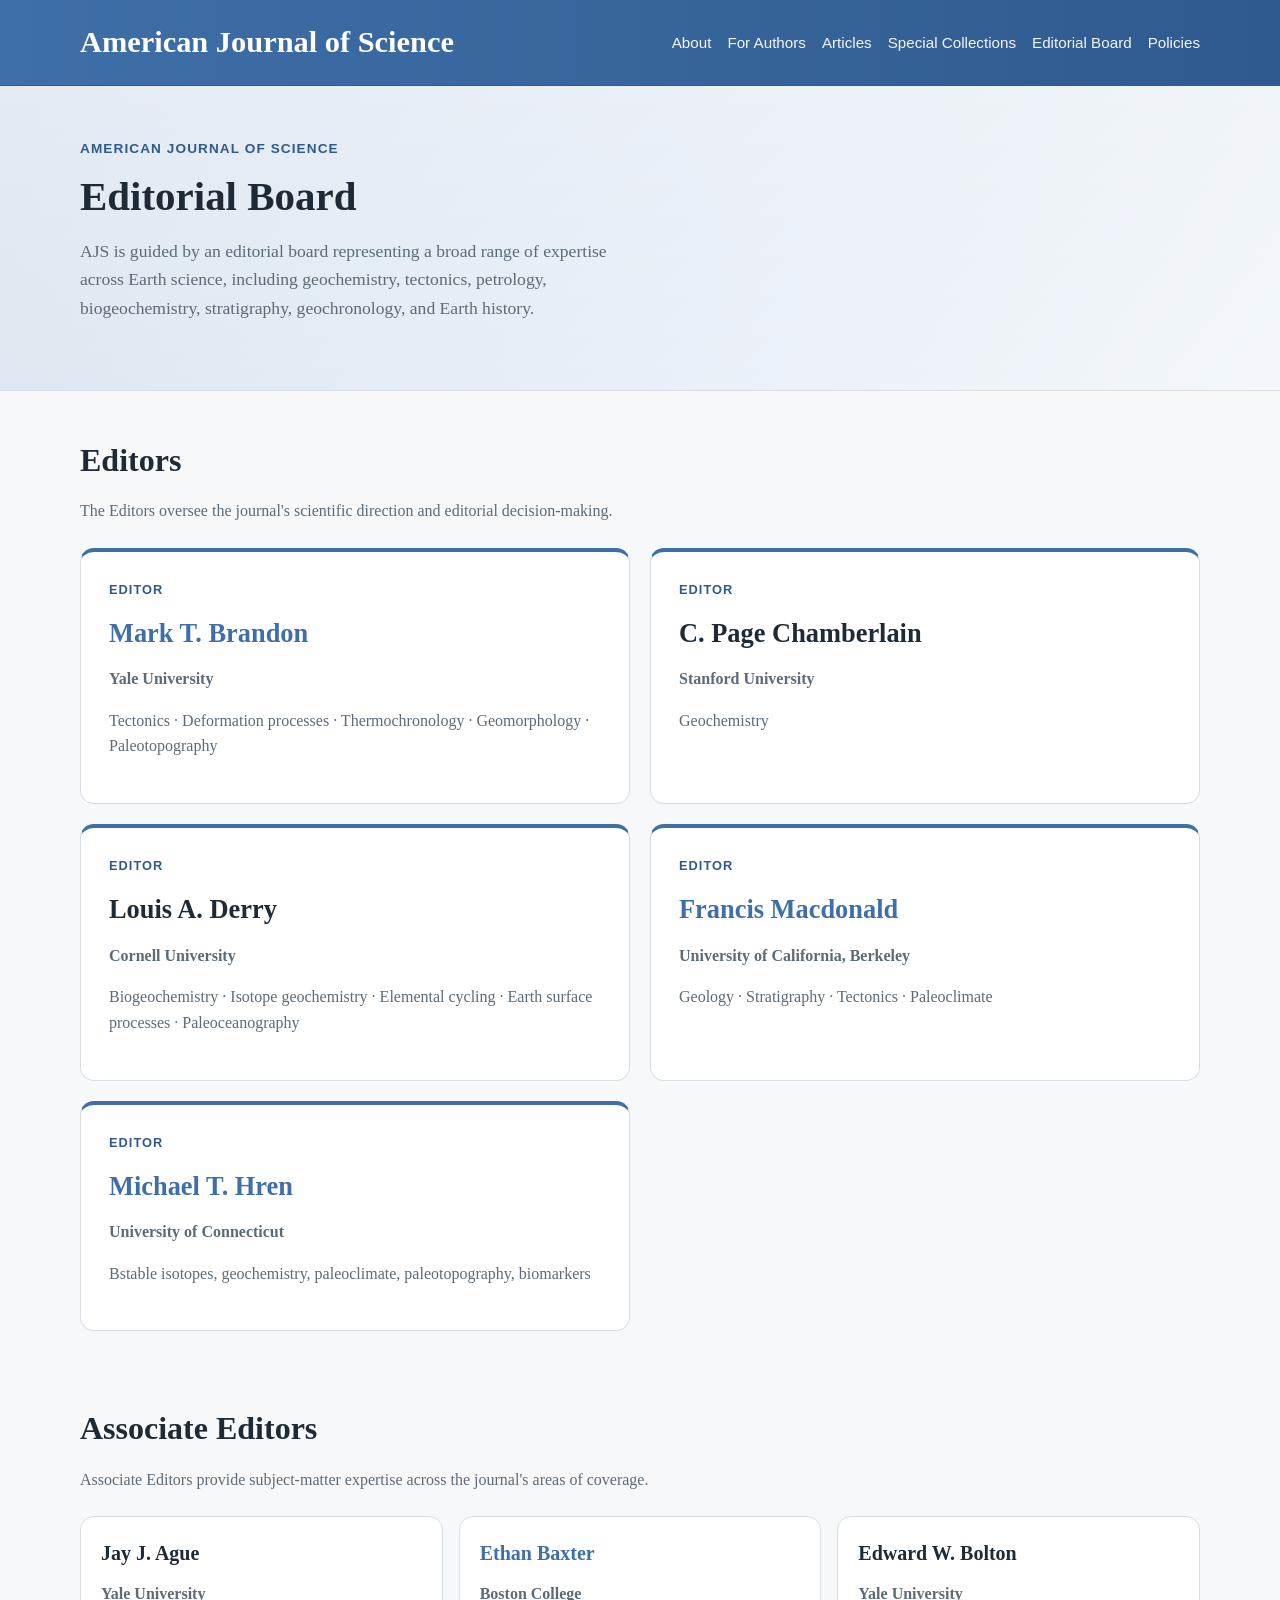
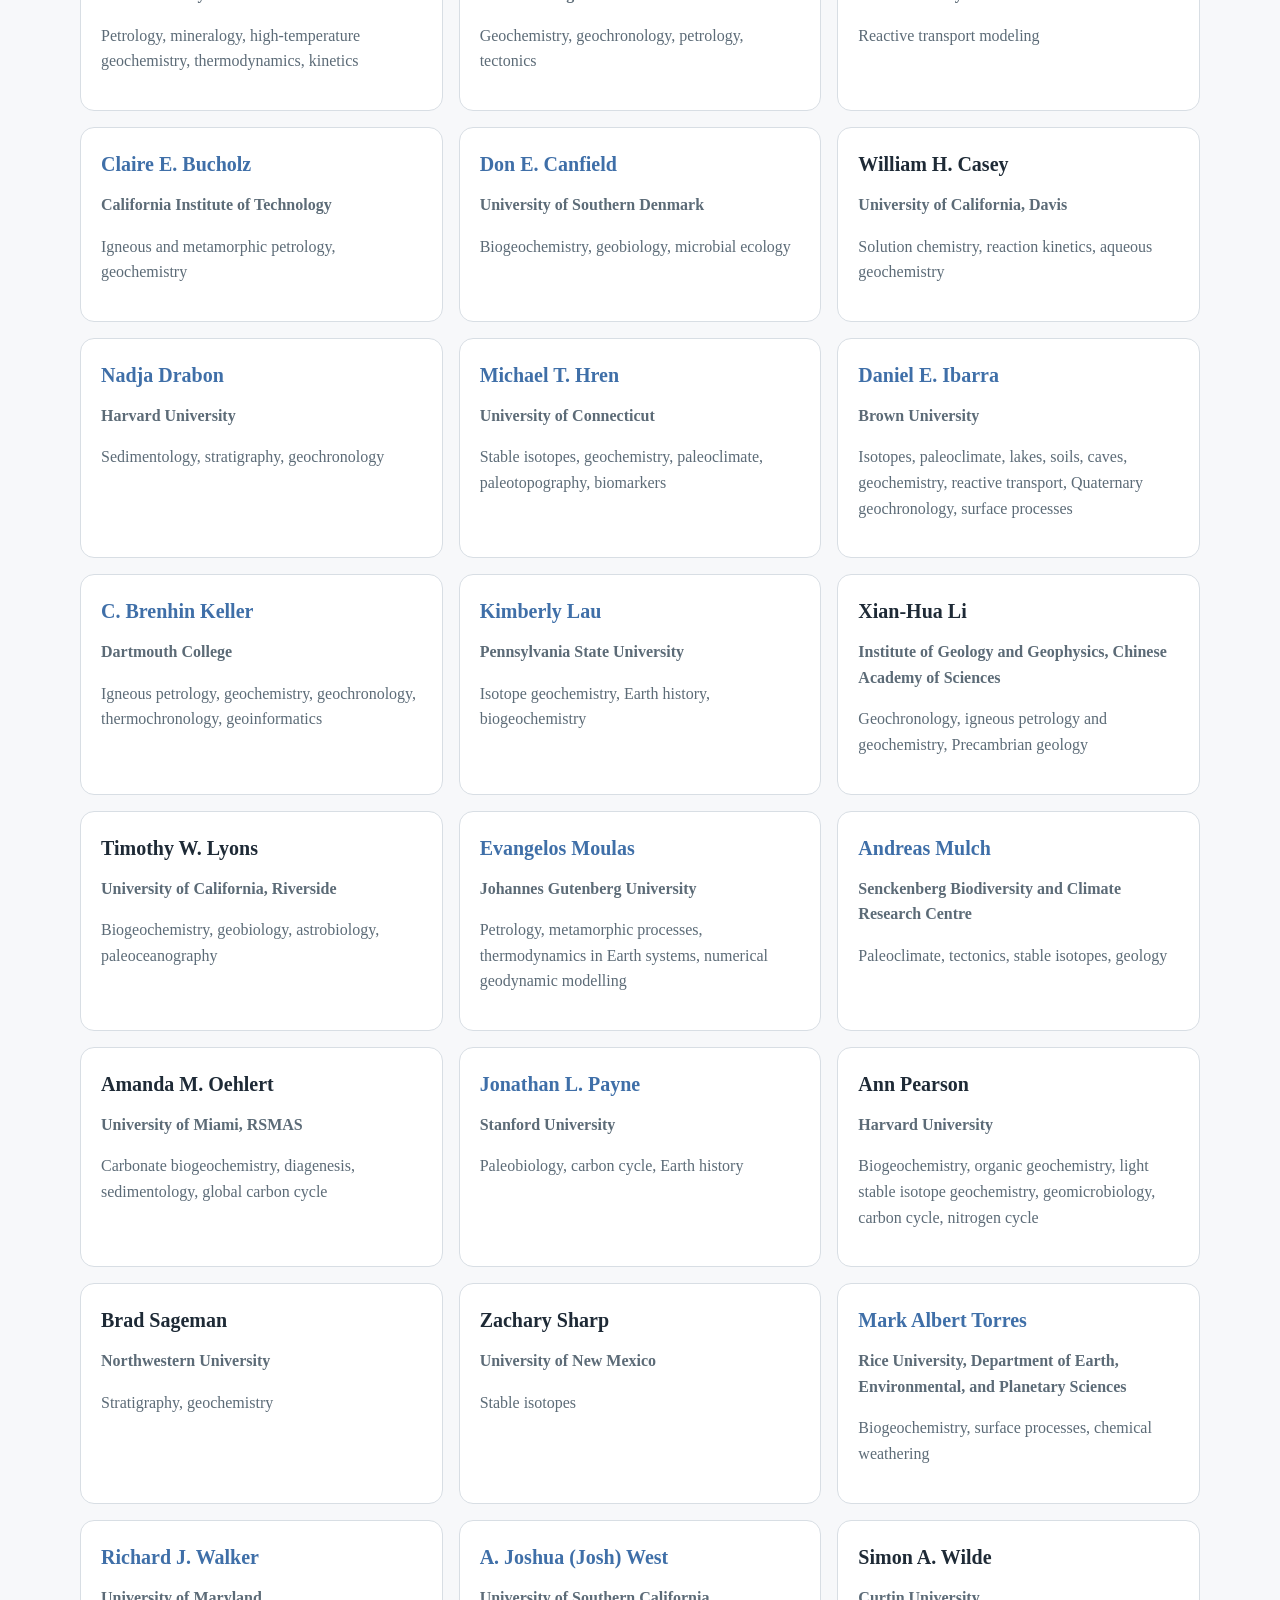
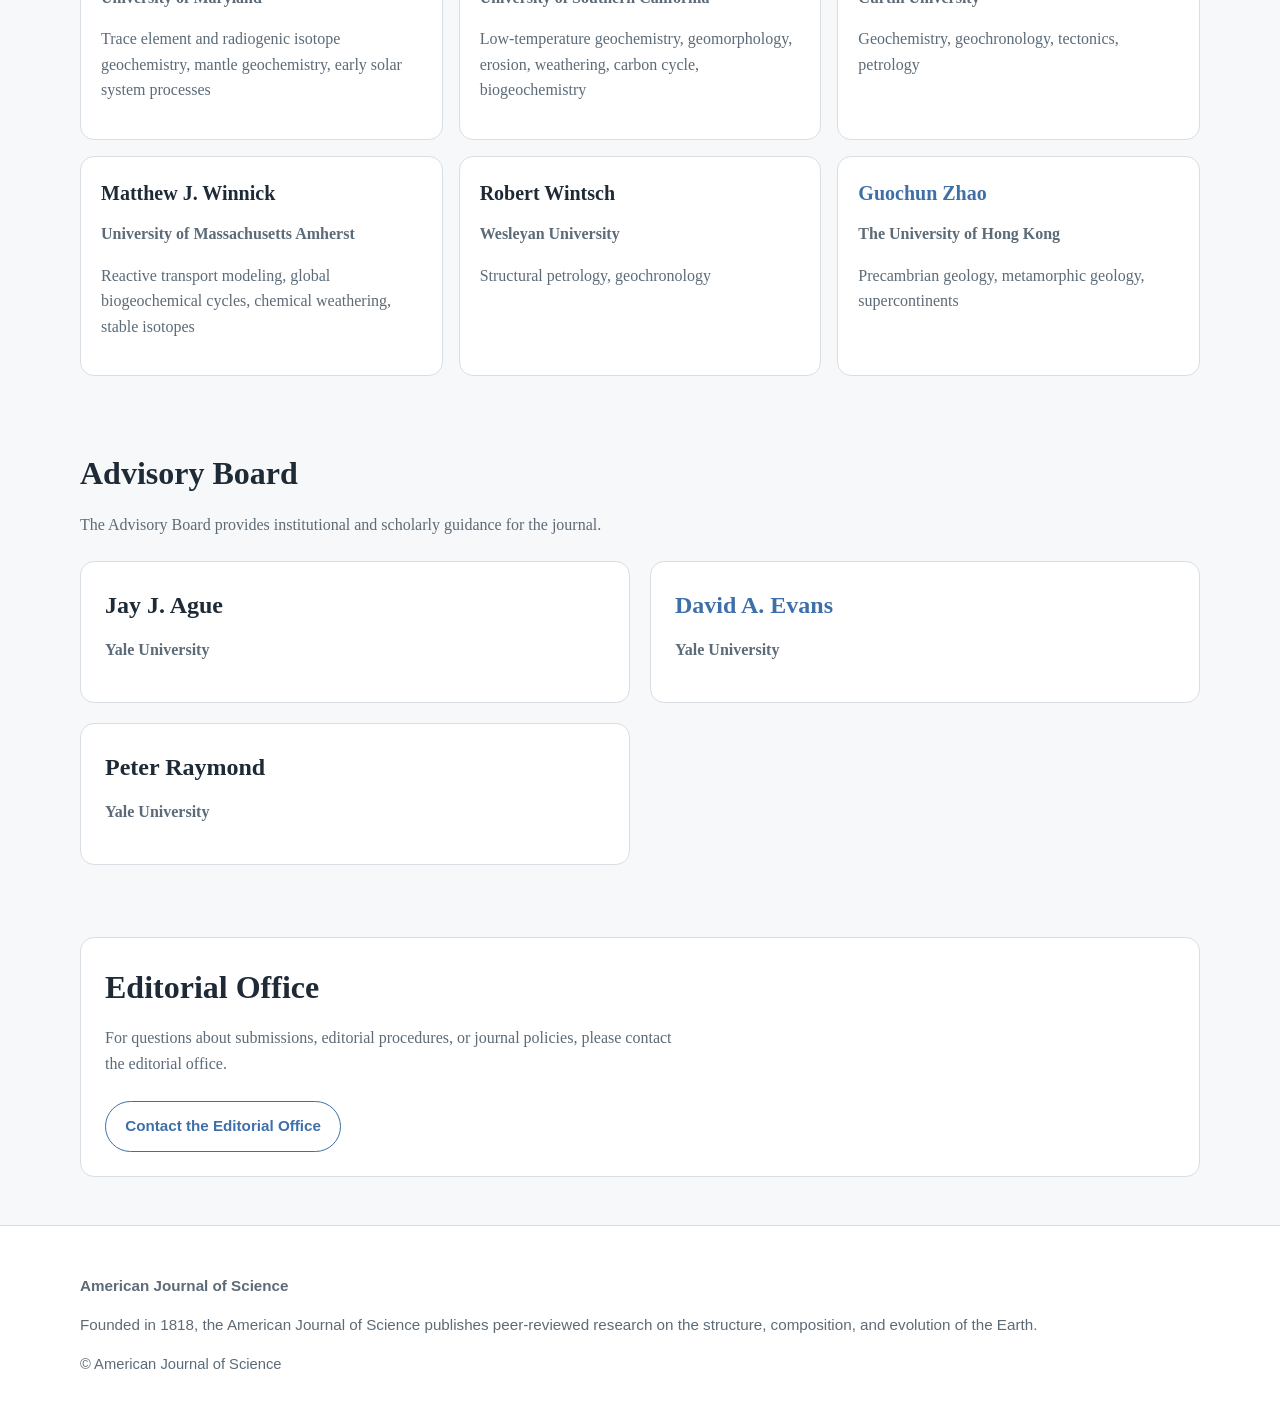
==== editorial-board/index.html @ cb11cac4 "Initial website upload Initial website upload for American Journal of Science" ====
<!DOCTYPE html>
<html lang="en">
<head>
  <meta charset="UTF-8" />
  <meta name="viewport" content="width=device-width, initial-scale=1.0" />
  <title>Editorial Board | American Journal of Science</title>
  <meta
    name="description"
    content="Editorial Board of the American Journal of Science, including Editors, Associate Editors, and Advisory Board members."
  />
  <link rel="stylesheet" href="../styles.css">
  <style>
    /* Page-specific refinements for the Editorial Board page */
    .editorial-editors-grid {
      grid-template-columns: repeat(2, 1fr);
    }

    .editorial-editors-grid .card {
      border-top: 4px solid var(--accent);
      padding: 1.75rem;
    }

    .editorial-editors-grid .card h3 {
      font-size: 1.65rem;
    }

    .editorial-associate-grid {
      grid-template-columns: repeat(3, 1fr);
      gap: 1rem;
    }

    .editorial-associate-grid .card {
      padding: 1.25rem;
    }

    .editorial-associate-grid .card h3 {
      font-size: 1.25rem;
    }

    .expertise {
      font-size: 0.96rem;
      color: var(--muted);
    }

    @media (max-width: 1000px) {
      .editorial-associate-grid {
        grid-template-columns: repeat(2, 1fr);
      }
    }

    @media (max-width: 700px) {
      .editorial-editors-grid,
      .editorial-associate-grid {
        grid-template-columns: 1fr;
      }
    }
  </style>
</head>
<body>
  <header>
    <div class="container header-inner">
      <p class="site-title"><a href="/" style="color: inherit; text-decoration: none;">American Journal of Science</a></p>
      <nav aria-label="Primary">
        <ul>
          <li><a href="/about/">About</a></li>
          <li><a href="/for-authors/">For Authors</a></li>
	  <li class="nav-dropdown">
	    <a href="https://ajsonline.org/articles">Articles</a>
	    <ul class="dropdown-menu">
              <li><a href="https://ajsonline.org/articles">Latest Articles</a></li>
              <li><a href="https://ajsonline.org/issues">Issues</a></li>
              <li><a href="https://ajsonline.org/search">Search Articles</a></li>
	    </ul>
	  </li>
          <li><a href="/special-collections/">Special Collections</a></li>
          <li><a href="/editorial-board/">Editorial Board</a></li>
	  <li><a href="/policies/">Policies</a></li>
        </ul>
      </nav>
    </div>
  </header>

  <section class="hero">
    <div class="container">
      <div class="eyebrow">American Journal of Science</div>
      <h1>Editorial Board</h1>
      <p>
        AJS is guided by an editorial board representing a broad range of expertise
        across Earth science, including geochemistry, tectonics, petrology,
        biogeochemistry, stratigraphy, geochronology, and Earth history.
      </p>
    </div>
  </section>

  <main>
    <section>
      <div class="container">
        <h2 class="section-heading">Editors</h2>
        <p class="section-intro">
          The Editors oversee the journal's scientific direction and editorial decision-making.
        </p>

        <div class="cards editorial-editors-grid">
          <article class="card">
            <div class="card-label">Editor</div>
            <h3><a href="https://campuspress.yale.edu/markbrandon/">Mark T. Brandon</a></h3>
            <p><strong>Yale University</strong></p>
            <p class="expertise">Tectonics · Deformation processes · Thermochronology · Geomorphology · Paleotopography</p>
          </article>

          <article class="card">
            <div class="card-label">Editor</div>
            <h3>C. Page Chamberlain</h3>
            <p><strong>Stanford University</strong></p>
            <p class="expertise">Geochemistry</p>
          </article>

          <article class="card">
            <div class="card-label">Editor</div>
            <h3>Louis A. Derry</h3>
            <p><strong>Cornell University</strong></p>
            <p class="expertise">Biogeochemistry · Isotope geochemistry · Elemental cycling · Earth surface processes · Paleoceanography</p>
          </article>

          <article class="card">
            <div class="card-label">Editor</div>
            <h3><a href="https://eps.berkeley.edu/people/francis-macdonald-0">Francis Macdonald</a></h3>
            <p><strong>University of California, Berkeley</strong></p>
            <p class="expertise">Geology · Stratigraphy · Tectonics · Paleoclimate</p>
          </article>
<!--
          <article class="card">
            <div class="card-label">Editor</div>
            <h3>Ann Pearson</h3>
            <p><strong>Harvard University</strong></p>
            <p class="expertise">Biogeochemistry · Organic geochemistry · Light stable isotope geochemistry · Geomicrobiology · Carbon cycle · Nitrogen cycle</p>
          </article>
	  -->
	  <article class="card">
	    <div class="card-label">Editor</div>
	    <h3><a href="https://paleoclimate.geosciences.uconn.edu/">Michael T. Hren</a></h3>
	    <p><strong>University of Connecticut</strong></p>
		<p class="expertise">Bstable isotopes, geochemistry, paleoclimate, paleotopography, biomarkers</p>
          </article>
        </div>
      </div>
    </section>

    <section>
      <div class="container">
        <h2 class="section-heading">Associate Editors</h2>
        <p class="section-intro">
          Associate Editors provide subject-matter expertise across the journal's areas of coverage.
        </p>

        <div class="cards editorial-associate-grid">
          <article class="card">
            <h3>Jay J. Ague</h3>
            <p><strong>Yale University</strong></p>
            <p>Petrology, mineralogy, high-temperature geochemistry, thermodynamics, kinetics</p>
          </article>

          <article class="card">
            <h3><a href="https://sites.google.com/bc.edu/ethan-baxter">Ethan Baxter</a></h3>
            <p><strong>Boston College</strong></p>
            <p>Geochemistry, geochronology, petrology, tectonics</p>
          </article>

          <article class="card">
            <h3>Edward W. Bolton</h3>
            <p><strong>Yale University</strong></p>
            <p>Reactive transport modeling</p>
          </article>

          <article class="card">
            <h3><a href="https://www.gps.caltech.edu/people/claire-e-bucholz">Claire E. Bucholz</a></h3>
            <p><strong>California Institute of Technology</strong></p>
            <p>Igneous and metamorphic petrology, geochemistry</p>
          </article>

          <article class="card">
            <h3><a href="https://portal.findresearcher.sdu.dk/en/persons/donald-e-canfield">Don E. Canfield</a></h3>
            <p><strong>University of Southern Denmark</strong></p>
            <p>Biogeochemistry, geobiology, microbial ecology</p>
          </article>

          <article class="card">
            <h3>William H. Casey</h3>
            <p><strong>University of California, Davis</strong></p>
            <p>Solution chemistry, reaction kinetics, aqueous geochemistry</p>
          </article>

          <article class="card">
            <h3><a href="https://drabon.eps.harvard.edu/">Nadja Drabon</a></h3>
            <p><strong>Harvard University</strong></p>
            <p>Sedimentology, stratigraphy, geochronology</p>
          </article>

          <article class="card">
            <h3><a href="https://paleoclimate.geosciences.uconn.edu">Michael T. Hren</a></h3>
            <p><strong>University of Connecticut</strong></p>
            <p>Stable isotopes, geochemistry, paleoclimate, paleotopography, biomarkers</p>
          </article>

          <article class="card">
            <h3><a href="https://sites.brown.edu/ibarra-lab/">Daniel E. Ibarra</a></h3>
            <p><strong>Brown University</strong></p>
            <p>Isotopes, paleoclimate, lakes, soils, caves, geochemistry, reactive transport, Quaternary geochronology, surface processes</p>
          </article>

          <article class="card">
            <h3><a href="http://brenh.in">C. Brenhin Keller</a></h3>
            <p><strong>Dartmouth College</strong></p>
            <p>Igneous petrology, geochemistry, geochronology, thermochronology, geoinformatics</p>
          </article>

          <article class="card">
            <h3><a href="https://kimberlylau.com">Kimberly Lau</a></h3>
            <p><strong>Pennsylvania State University</strong></p>
            <p>Isotope geochemistry, Earth history, biogeochemistry</p>
          </article>

          <article class="card">
            <h3>Xian-Hua Li</h3>
            <p><strong>Institute of Geology and Geophysics, Chinese Academy of Sciences</strong></p>
            <p>Geochronology, igneous petrology and geochemistry, Precambrian geology</p>
          </article>

          <article class="card">
            <h3>Timothy W. Lyons</h3>
            <p><strong>University of California, Riverside</strong></p>
            <p>Biogeochemistry, geobiology, astrobiology, paleoceanography</p>
          </article>

          <article class="card">
            <h3><a href="https://metamorphism.de">Evangelos Moulas</a></h3>
            <p><strong>Johannes Gutenberg University</strong></p>
            <p>Petrology, metamorphic processes, thermodynamics in Earth systems, numerical geodynamic modelling</p>
          </article>

          <article class="card">
            <h3><a href="https://www.senckenberg.de/en/institutes/sbik-f/ag-paleoclimate-and-paleoenvironment-dynamics/team-paleoclimate-and-paleoenvironmental-dynamics/">Andreas Mulch</a></h3>
            <p><strong>Senckenberg Biodiversity and Climate Research Centre</strong></p>
            <p>Paleoclimate, tectonics, stable isotopes, geology</p>
          </article>

          <article class="card">
            <h3>Amanda M. Oehlert</h3>
            <p><strong>University of Miami, RSMAS</strong></p>
            <p>Carbonate biogeochemistry, diagenesis, sedimentology, global carbon cycle</p>
          </article>

          <article class="card">
            <h3><a href="https://paleobiology.stanford.edu">Jonathan L. Payne</a></h3>
            <p><strong>Stanford University</strong></p>
            <p>Paleobiology, carbon cycle, Earth history</p>
          </article>
<article class="card">
            <h3>Ann Pearson</h3>
            <p><strong>Harvard University</strong></p>
            <p>Biogeochemistry, organic geochemistry, light stable isotope geochemistry, geomicrobiology, carbon cycle, nitrogen cycle</p>
          </article>
          <article class="card">
            <h3>Brad Sageman</h3>
            <p><strong>Northwestern University</strong></p>
            <p>Stratigraphy, geochemistry</p>
          </article>

          <article class="card">
            <h3>Zachary Sharp</h3>
            <p><strong>University of New Mexico</strong></p>
            <p>Stable isotopes</p>
          </article>

          <article class="card">
            <h3><a href="https://torres-lab.github.io">Mark Albert Torres</a></h3>
            <p><strong>Rice University, Department of Earth, Environmental, and Planetary Sciences</strong></p>
            <p>Biogeochemistry, surface processes, chemical weathering</p>
          </article>

          <article class="card">
            <h3><a href="https://www.geol.umd.edu/home/richard-walker/research/">Richard J. Walker</a></h3>
            <p><strong>University of Maryland</strong></p>
            <p>Trace element and radiogenic isotope geochemistry, mantle geochemistry, early solar system processes</p>
          </article>

          <article class="card">
            <h3><a href="https://drjoshwest.weebly.com">A. Joshua (Josh) West</a></h3>
            <p><strong>University of Southern California</strong></p>
            <p>Low-temperature geochemistry, geomorphology, erosion, weathering, carbon cycle, biogeochemistry</p>
          </article>

          <article class="card">
            <h3>Simon A. Wilde</h3>
            <p><strong>Curtin University</strong></p>
            <p>Geochemistry, geochronology, tectonics, petrology</p>
          </article>

          <article class="card">
            <h3>Matthew J. Winnick</h3>
            <p><strong>University of Massachusetts Amherst</strong></p>
            <p>Reactive transport modeling, global biogeochemical cycles, chemical weathering, stable isotopes</p>
          </article>

          <article class="card">
            <h3>Robert Wintsch</h3>
            <p><strong>Wesleyan University</strong></p>
            <p>Structural petrology, geochronology</p>
          </article>

          <article class="card">
            <h3><a href="http://scholar.google.com/citations?user=5gfMg_0AAAAJ&hl=en">Guochun Zhao</a></h3>
            <p><strong>The University of Hong Kong</strong></p>
            <p>Precambrian geology, metamorphic geology, supercontinents</p>
          </article>
        </div>
      </div>
    </section>

    <section>
      <div class="container">
        <h2 class="section-heading">Advisory Board</h2>
        <p class="section-intro">
          The Advisory Board provides institutional and scholarly guidance for the journal.
        </p>

        <div class="cards">
          <article class="card">
            <h3>Jay J. Ague</h3>
            <p><strong>Yale University</strong></p>
          </article>

          <article class="card">
            <h3><a href="https://people.earth.yale.edu/profile/david-evans/about">David A. Evans</a></h3>
            <p><strong>Yale University</strong></p>
          </article>

          <article class="card">
            <h3>Peter Raymond</h3>
            <p><strong>Yale University</strong></p>
          </article>
        </div>
      </div>
    </section>

    <section>
      <div class="container">
        <div class="note-panel">
          <h2 class="section-heading">Editorial Office</h2>
          <p class="section-intro">
            For questions about submissions, editorial procedures, or journal policies, please contact the editorial office.
          </p>
          <div class="button-row">
            <a class="button secondary" href="mailto:ajs@yale.edu">Contact the Editorial Office</a>
          </div>
        </div>
      </div>
    </section>
  </main>

<footer>
  <div class="container">
    <p><strong>American Journal of Science</strong></p>

    <p>
      Founded in 1818, the American Journal of Science publishes peer-reviewed research
      on the structure, composition, and evolution of the Earth.
    </p>

    <p class="small-note">
      © American Journal of Science
    </p>
  </div>
</footer>
  <button id="back-to-top" type="button">↑ Back to Top</button>
<script src="../script.js"></script>
</body>
</html>
---- styles.css ----
:root {
  --bg: #f7f8fa;
  --surface: #ffffff;
  --text: #1e2a36;
  --muted: #5c6b77;
  --border: #d8dee4;

  /* Yale-inspired palette */
  --yale-blue: #00356b;
  --accent: #3f6fa8;
  --accent-hover: #2f5a8f;
  --accent-light: #e7eff8;
  --accent-very-light: #f3f7fb;

  --max-width: 1120px;
  --radius: 14px;
}

* {
  box-sizing: border-box;
}

body {
  margin: 0;
  font-family: Georgia, "Times New Roman", serif;
  color: var(--text);
  background: var(--bg);
  line-height: 1.6;
}

a {
  color: var(--accent);
  text-decoration: none;
}

a:hover {
  text-decoration: underline;
}

.container {
  width: min(var(--max-width), calc(100% - 2rem));
  margin: 0 auto;
}

header {
  background: linear-gradient(90deg, var(--accent), var(--accent-hover));
  border-bottom: 1px solid var(--accent-hover);
}

.header-inner {
  display: flex;
  align-items: center;
  justify-content: space-between;
  gap: 1rem;
  padding: 1.15rem 0;
}

.site-title {
  font-size: 1.9rem;
  font-weight: 700;
  color: #ffffff;
  margin: 0;
}

.site-title a {
  color: #ffffff !important;
}

nav ul {
  list-style: none;
  display: flex;
  flex-wrap: wrap;
  gap: 1rem;
  padding: 0;
  margin: 0;
}

nav a {
  font-family: Arial, Helvetica, sans-serif;
  font-size: 0.95rem;
  color: #ffffff;
  opacity: 0.95;
}

nav a:hover {
  opacity: 1;
  text-decoration: underline;
}

.nav-dropdown {
  position: relative;
}

.dropdown-menu {
  display: none;
  position: absolute;
  top: 100%;
  right: 0;
  min-width: 220px;
  background: var(--surface);
  border: 1px solid var(--border);
  border-radius: var(--radius);
  box-shadow: 0 12px 30px rgba(30, 42, 54, 0.14);
  padding: 0.5rem;
  z-index: 1000;
}

.dropdown-menu li {
  width: 100%;
}

.dropdown-menu a {
  display: block;
  color: var(--text);
  opacity: 1;
  padding: 0.55rem 0.7rem;
  border-radius: 10px;
}

.dropdown-menu a:hover {
  background: var(--accent-very-light);
  text-decoration: none;
}

.nav-dropdown:hover .dropdown-menu,
.nav-dropdown:focus-within .dropdown-menu {
  display: block;
}

.hero {
  padding: 3.25rem 0 2.75rem;
  background:
    linear-gradient(135deg, rgba(63, 111, 168, 0.14), rgba(243, 247, 251, 0.98)),
    linear-gradient(to bottom, #ffffff, var(--accent-very-light));
  border-bottom: 1px solid var(--border);
}

.compact-hero {
  padding: 2.75rem 0 2.25rem;
}

.hero-grid {
  display: grid;
  grid-template-columns: 1.4fr 1fr;
  gap: 2rem;
  align-items: center;
}

.eyebrow {
  font-family: Arial, Helvetica, sans-serif;
  font-size: 0.85rem;
  text-transform: uppercase;
  letter-spacing: 0.08em;
  color: var(--accent-hover);
  margin-bottom: 0.75rem;
  font-weight: 700;
}

h1 {
  font-size: clamp(2rem, 3.2vw, 2.6rem);
  line-height: 1.2;
  margin: 0 0 1rem;
  color: var(--text);
}

.hero p {
  font-size: 1.1rem;
  max-width: 62ch;
  margin: 0 0 1.5rem;
  color: var(--muted);
}

.button-row {
  display: flex;
  flex-wrap: wrap;
  gap: 0.75rem;
  margin-top: 1rem;
}

.button {
  display: inline-block;
  padding: 0.8rem 1.2rem;
  border-radius: 999px;
  font-family: Arial, Helvetica, sans-serif;
  font-size: 0.95rem;
  font-weight: 600;
  border: 1px solid var(--accent);
  transition: background 0.2s ease, color 0.2s ease, border-color 0.2s ease;
}

.button.primary {
  background: var(--accent);
  color: #fff;
}

.button.primary:hover {
  background: var(--accent-hover);
  border-color: var(--accent-hover);
  text-decoration: none;
}

.button.secondary {
  background: transparent;
  color: var(--accent);
}

.button.secondary:hover {
  background: var(--accent-light);
  text-decoration: none;
}

.hero-card,
.panel,
.article-card,
.note-panel,
.card {
  background: var(--surface);
  border: 1px solid var(--border);
  border-radius: var(--radius);
}

.hero-card,
.panel,
.note-panel,
.card {
  padding: 1.5rem;
}

.hero-card {
  border-top: 4px solid var(--accent);
}

.hero-card h2 {
  margin-top: 0;
  font-size: 1.2rem;
}

.meta-list {
  list-style: none;
  padding: 0;
  margin: 1rem 0 0;
  display: grid;
  gap: 0.75rem;
  font-family: Arial, Helvetica, sans-serif;
  color: var(--muted);
  font-size: 0.95rem;
}

main section {
  padding: 2.25rem 0;
}

main section:first-child {
  padding-top: 2.75rem;
}

main section:last-child {
  padding-bottom: 3rem;
}

.section-heading {
  font-size: 2rem;
  margin: 0 0 0.75rem;
}

.section-intro {
  color: var(--muted);
  max-width: 72ch;
  margin: 0 0 1.5rem;
}

.badges {
  display: grid;
  grid-template-columns: repeat(4, 1fr);
  gap: 1rem;
  margin-top: 1.5rem;
}

.badge {
  background: var(--surface);
  border: 1px solid var(--border);
  border-radius: var(--radius);
  padding: 1rem;
  font-family: Arial, Helvetica, sans-serif;
  font-weight: 600;
}

.cards {
  display: grid;
  grid-template-columns: repeat(2, 1fr);
  gap: 1.25rem;
}

.cards.three-col {
  grid-template-columns: repeat(3, 1fr);
}

.card-label,
.article-meta {
  font-family: Arial, Helvetica, sans-serif;
  font-size: 0.8rem;
  text-transform: uppercase;
  letter-spacing: 0.08em;
  color: var(--accent-hover);
  margin-bottom: 0.75rem;
  font-weight: 700;
}

.card h3 {
  margin: 0 0 0.75rem;
  font-size: 1.5rem;
}

.card p {
  margin: 0 0 1rem;
  color: var(--muted);
  font-size: 1rem;
}

.why-publish {
  padding-top: 1.75rem;
  padding-bottom: 1.75rem;
}

.why-publish .container {
  background: transparent;
}

.why-publish ul {
  margin: 1rem 0 0;
  padding-left: 1.2rem;
}

.why-publish li {
  margin-bottom: 0.25rem;
}

.panel ul {
  margin: 1rem 0 0;
  padding-left: 1.2rem;
}

.cta-panel {
  background: linear-gradient(135deg, var(--surface), var(--accent-very-light));
  border: 1px solid var(--border);
  border-radius: var(--radius);
  padding: 2rem;
}

.diamond-panel {
  border-top: 4px solid var(--accent);
}

.two-column {
  display: grid;
  grid-template-columns: 1.2fr 0.8fr;
  gap: 1.5rem;
  align-items: start;
}

.panel h3 {
  margin-top: 0;
  margin-bottom: 0.75rem;
  font-size: 1.35rem;
}

.panel p,
.panel li {
  color: var(--muted);
}

.articles {
  display: grid;
  gap: 1rem;
}

.article-card {
  padding: 1.25rem;
}

.article-card h3 {
  margin: 0 0 0.5rem;
  font-size: 1.25rem;
}

.article-card p {
  margin: 0.35rem 0;
  color: var(--muted);
}

.small-note {
  font-family: Arial, Helvetica, sans-serif;
  font-size: 0.92rem;
  color: var(--muted);
}

footer {
  border-top: 1px solid var(--border);
  background: var(--surface);
  padding: 2rem 0;
  font-family: Arial, Helvetica, sans-serif;
  font-size: 0.95rem;
  color: var(--muted);
}

#back-to-top {
  position: fixed;
  right: 1.5rem;
  bottom: 1.5rem;
  z-index: 999;
  opacity: 0;
  pointer-events: none;
  transform: translateY(10px);
  background: rgba(231, 239, 248, 0.92);
  color: var(--accent-hover);
  border: 1px solid var(--border);
  border-radius: 16px;
  padding: 0.8rem 1rem;
  font-family: Arial, Helvetica, sans-serif;
  font-size: 0.95rem;
  font-weight: 700;
  cursor: pointer;
  box-shadow: 0 8px 24px rgba(30, 42, 54, 0.12);
  transition: opacity 0.2s ease, transform 0.2s ease, background 0.2s ease;
}

#back-to-top.show {
  opacity: 1;
  pointer-events: auto;
  transform: translateY(0);
}

#back-to-top:hover {
  background: var(--accent-light);
}

@media (max-width: 900px) {
  .hero-grid,
  .badges,
  .cards,
  .cards.three-col,
  .two-column {
    grid-template-columns: 1fr;
  }

  .header-inner {
    flex-direction: column;
    align-items: flex-start;
  }

  .dropdown-menu {
    position: static;
    box-shadow: none;
    margin-top: 0.5rem;
  }
}
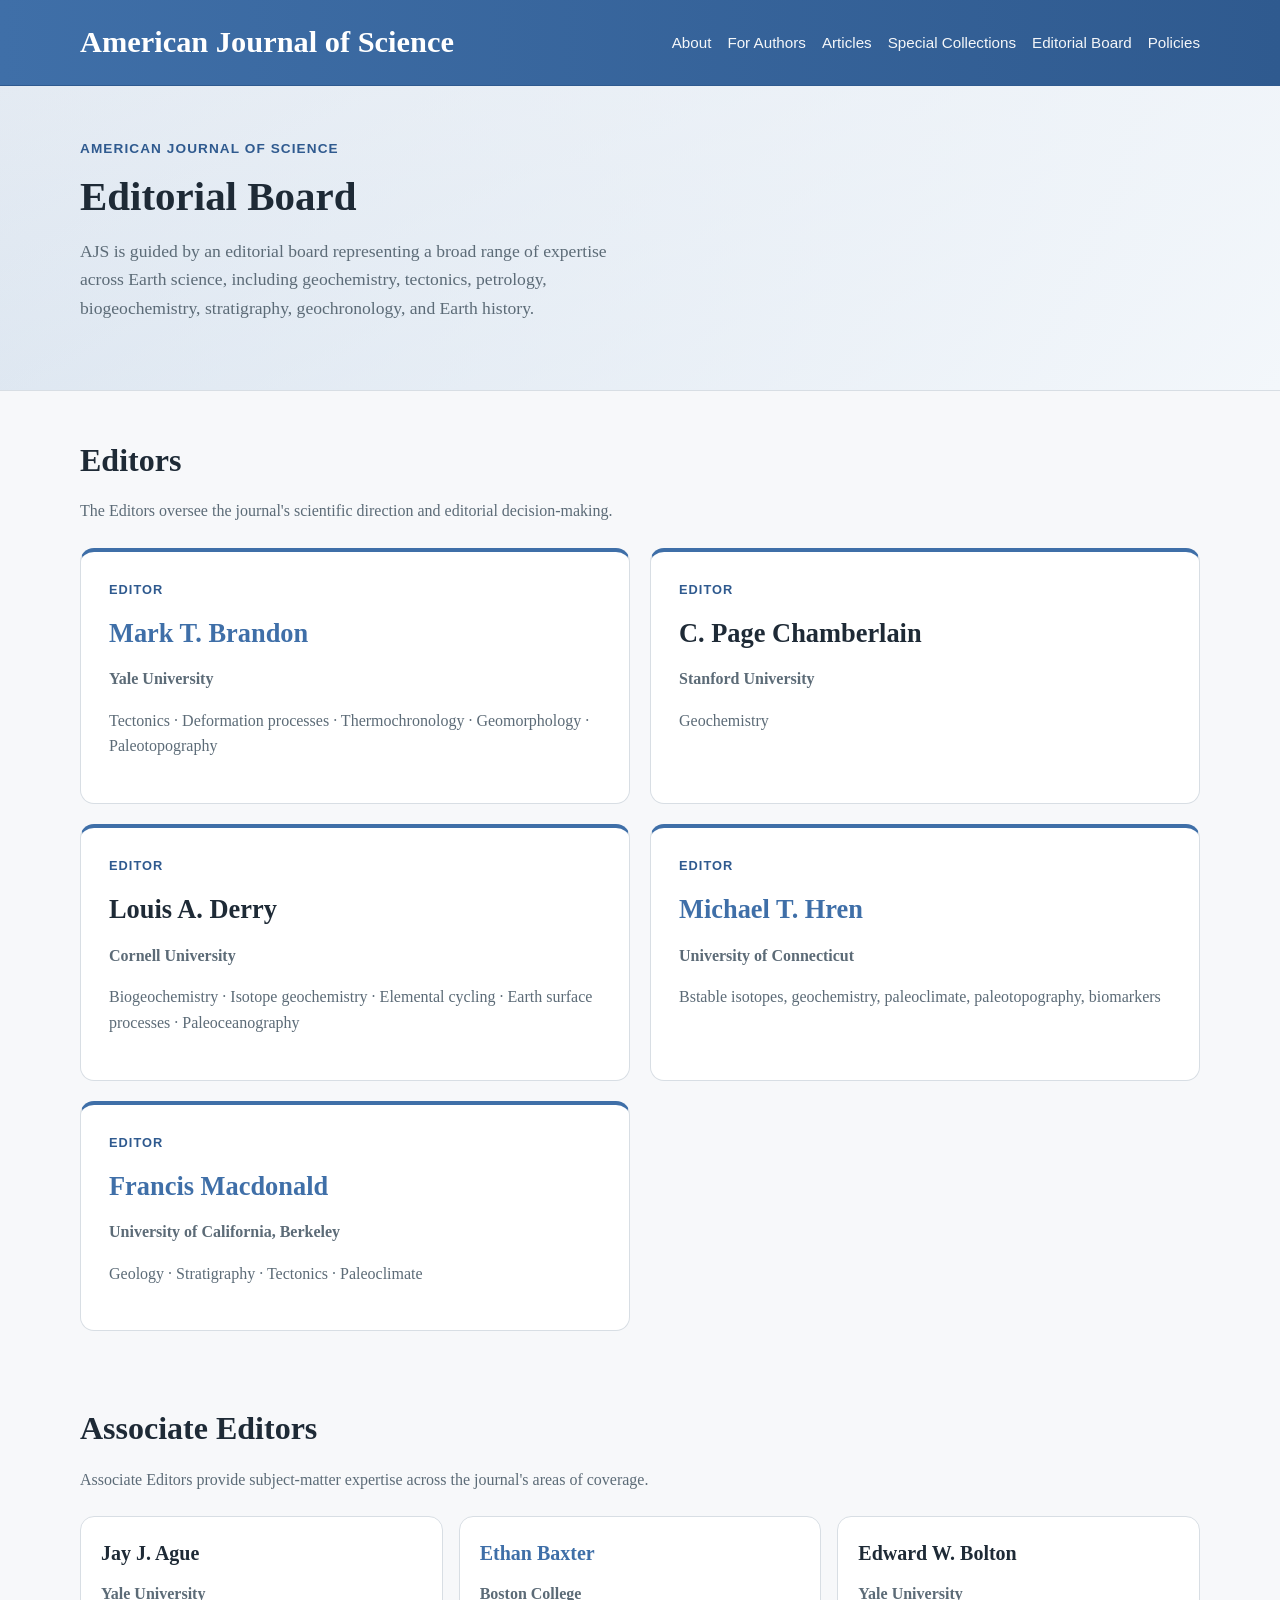
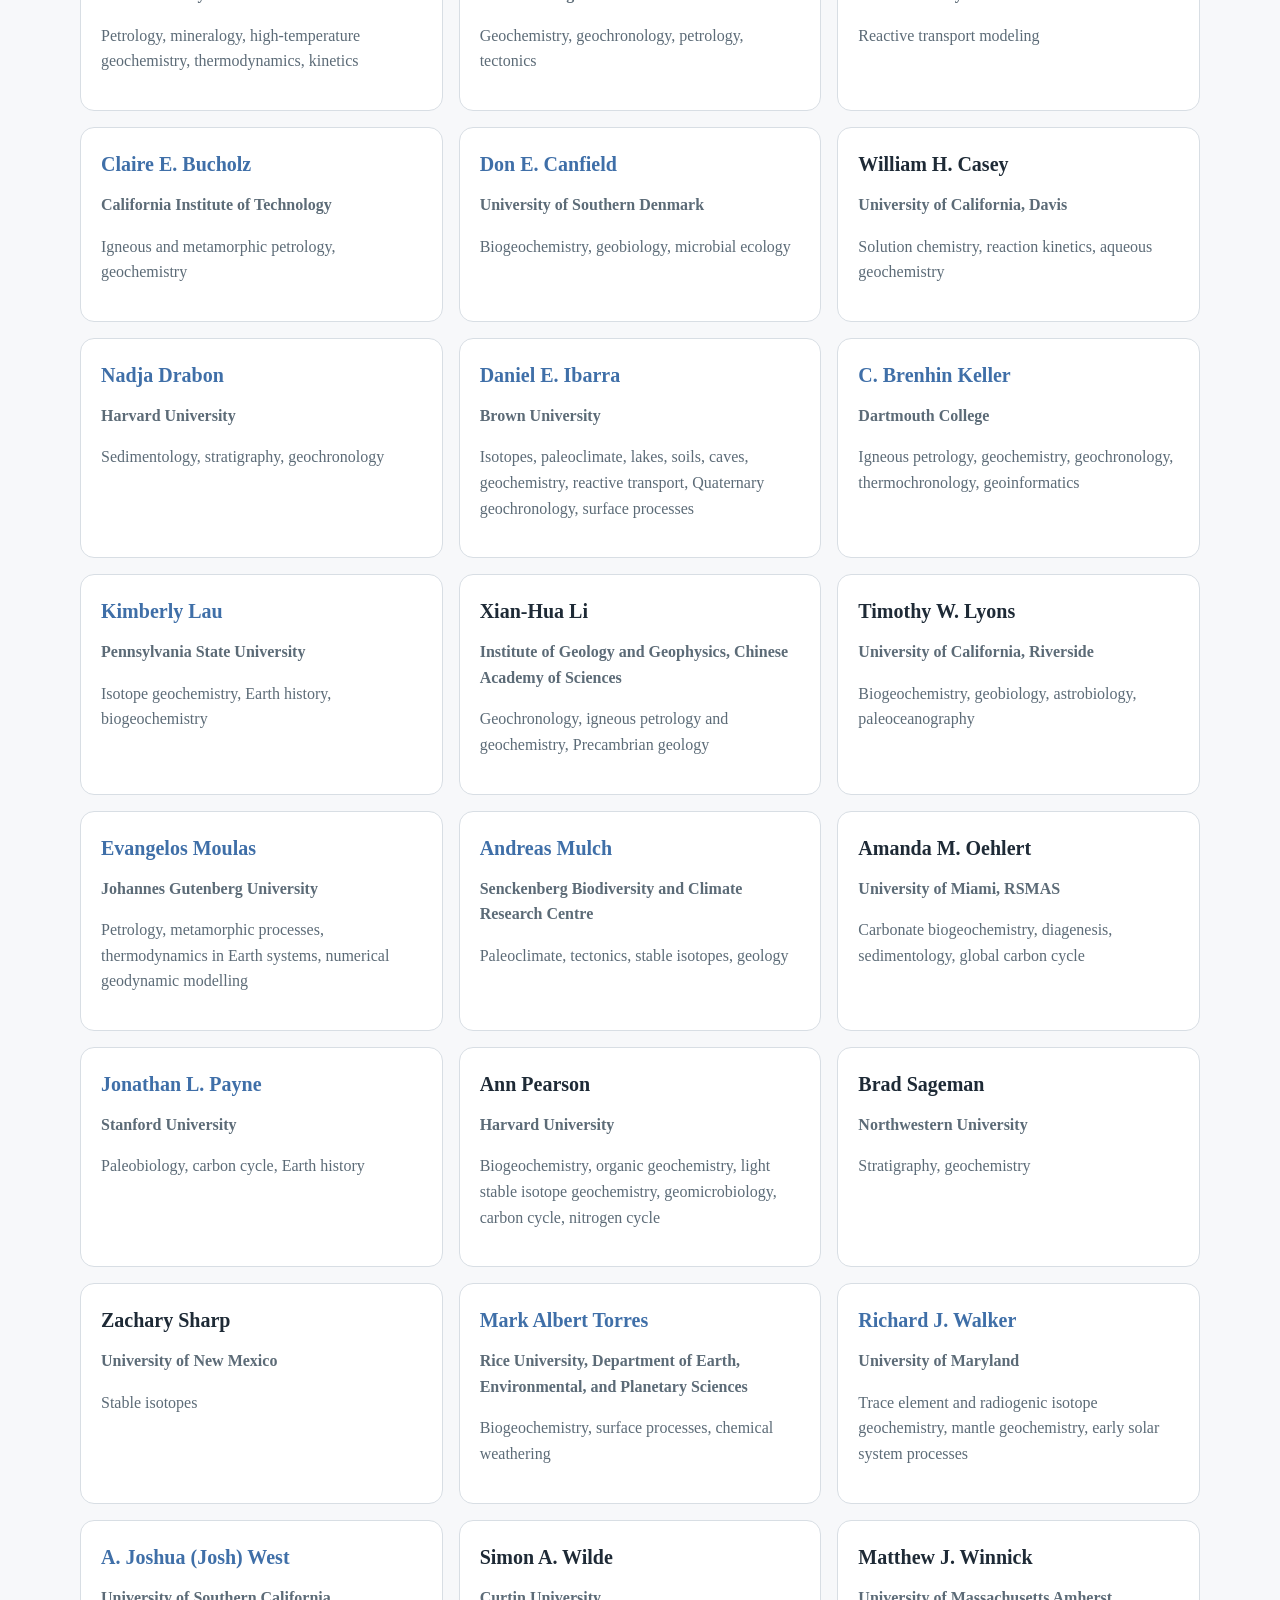
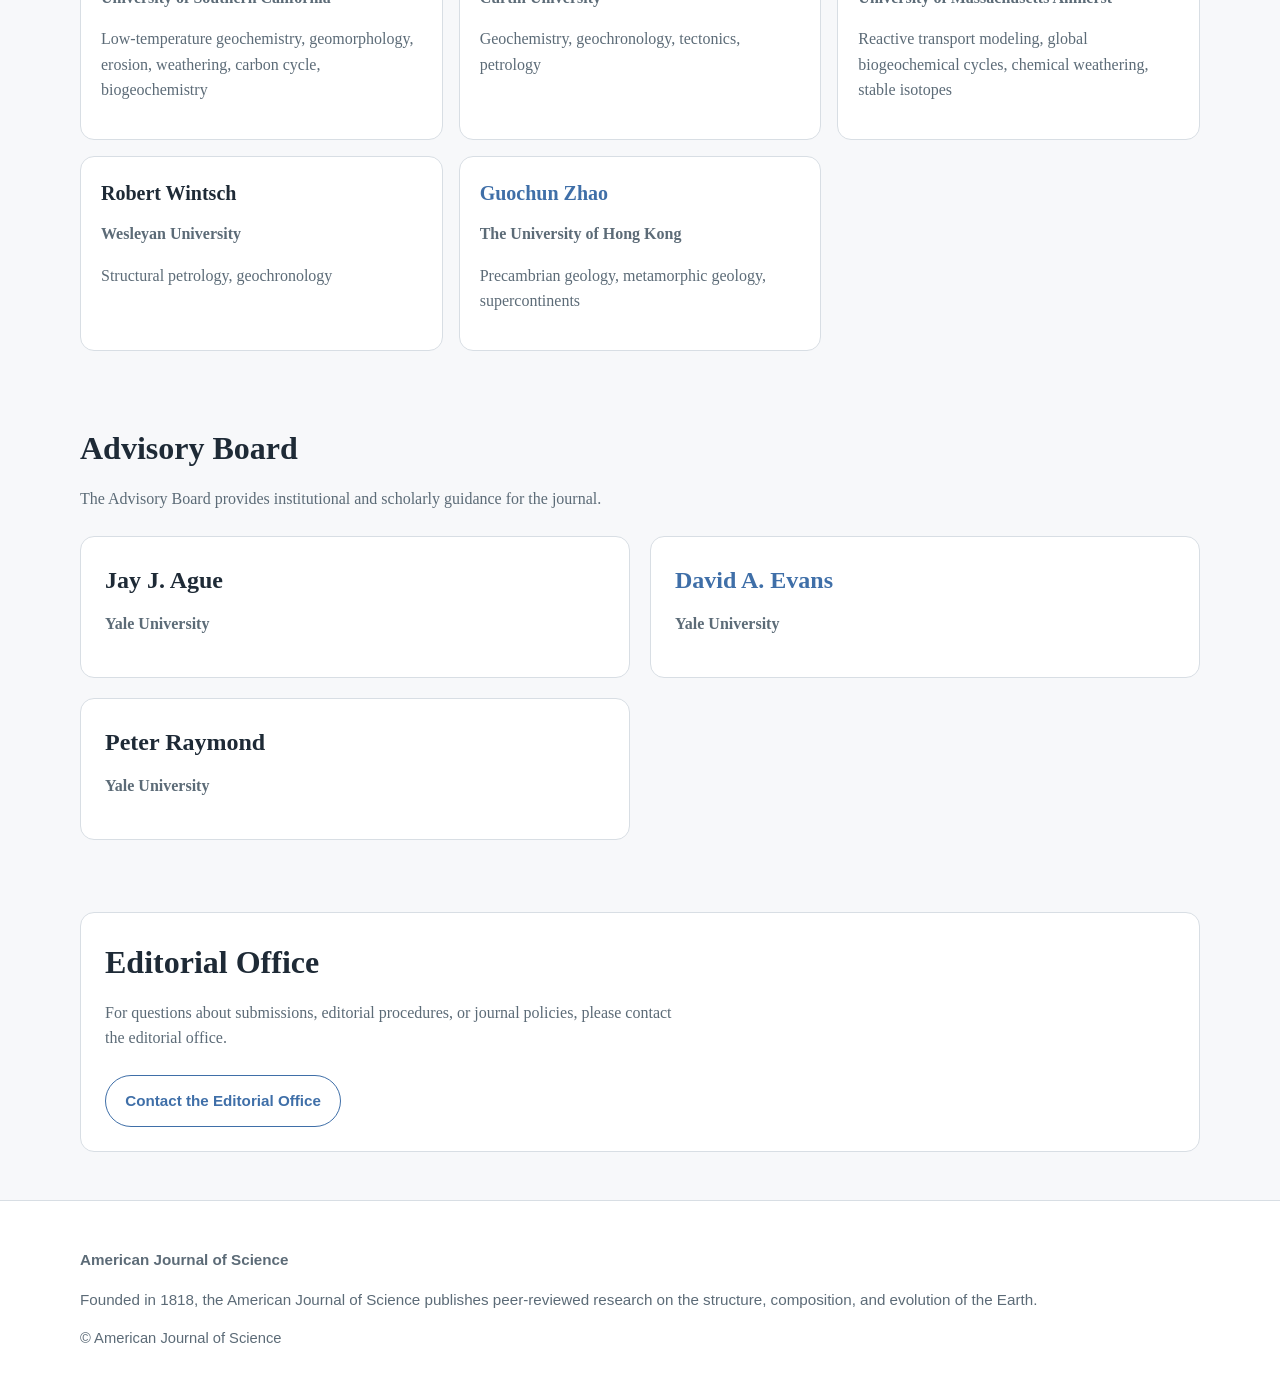
==== commit 80a29362: "update 9/17/2026" ====
--- a/editorial-board/index.html
+++ b/editorial-board/index.html
@@ -122,26 +122,26 @@
             <p class="expertise">Biogeochemistry · Isotope geochemistry · Elemental cycling · Earth surface processes · Paleoceanography</p>
           </article>
 
-          <article class="card">
-            <div class="card-label">Editor</div>
-            <h3><a href="https://eps.berkeley.edu/people/francis-macdonald-0">Francis Macdonald</a></h3>
-            <p><strong>University of California, Berkeley</strong></p>
-            <p class="expertise">Geology · Stratigraphy · Tectonics · Paleoclimate</p>
-          </article>
-<!--
-          <article class="card">
-            <div class="card-label">Editor</div>
-            <h3>Ann Pearson</h3>
-            <p><strong>Harvard University</strong></p>
-            <p class="expertise">Biogeochemistry · Organic geochemistry · Light stable isotope geochemistry · Geomicrobiology · Carbon cycle · Nitrogen cycle</p>
-          </article>
-	  -->
 	  <article class="card">
 	    <div class="card-label">Editor</div>
 	    <h3><a href="https://paleoclimate.geosciences.uconn.edu/">Michael T. Hren</a></h3>
 	    <p><strong>University of Connecticut</strong></p>
 		<p class="expertise">Bstable isotopes, geochemistry, paleoclimate, paleotopography, biomarkers</p>
           </article>
+          <article class="card">
+            <div class="card-label">Editor</div>
+            <h3><a href="https://eps.berkeley.edu/people/francis-macdonald-0">Francis Macdonald</a></h3>
+            <p><strong>University of California, Berkeley</strong></p>
+            <p class="expertise">Geology · Stratigraphy · Tectonics · Paleoclimate</p>
+          </article>
+<!--
+          <article class="card">
+            <div class="card-label">Editor</div>
+            <h3>Ann Pearson</h3>
+            <p><strong>Harvard University</strong></p>
+            <p class="expertise">Biogeochemistry · Organic geochemistry · Light stable isotope geochemistry · Geomicrobiology · Carbon cycle · Nitrogen cycle</p>
+          </article>
+	  -->
         </div>
       </div>
     </section>
@@ -196,11 +196,6 @@
             <p>Sedimentology, stratigraphy, geochronology</p>
           </article>
 
-          <article class="card">
-            <h3><a href="https://paleoclimate.geosciences.uconn.edu">Michael T. Hren</a></h3>
-            <p><strong>University of Connecticut</strong></p>
-            <p>Stable isotopes, geochemistry, paleoclimate, paleotopography, biomarkers</p>
-          </article>
 
           <article class="card">
             <h3><a href="https://sites.brown.edu/ibarra-lab/">Daniel E. Ibarra</a></h3>
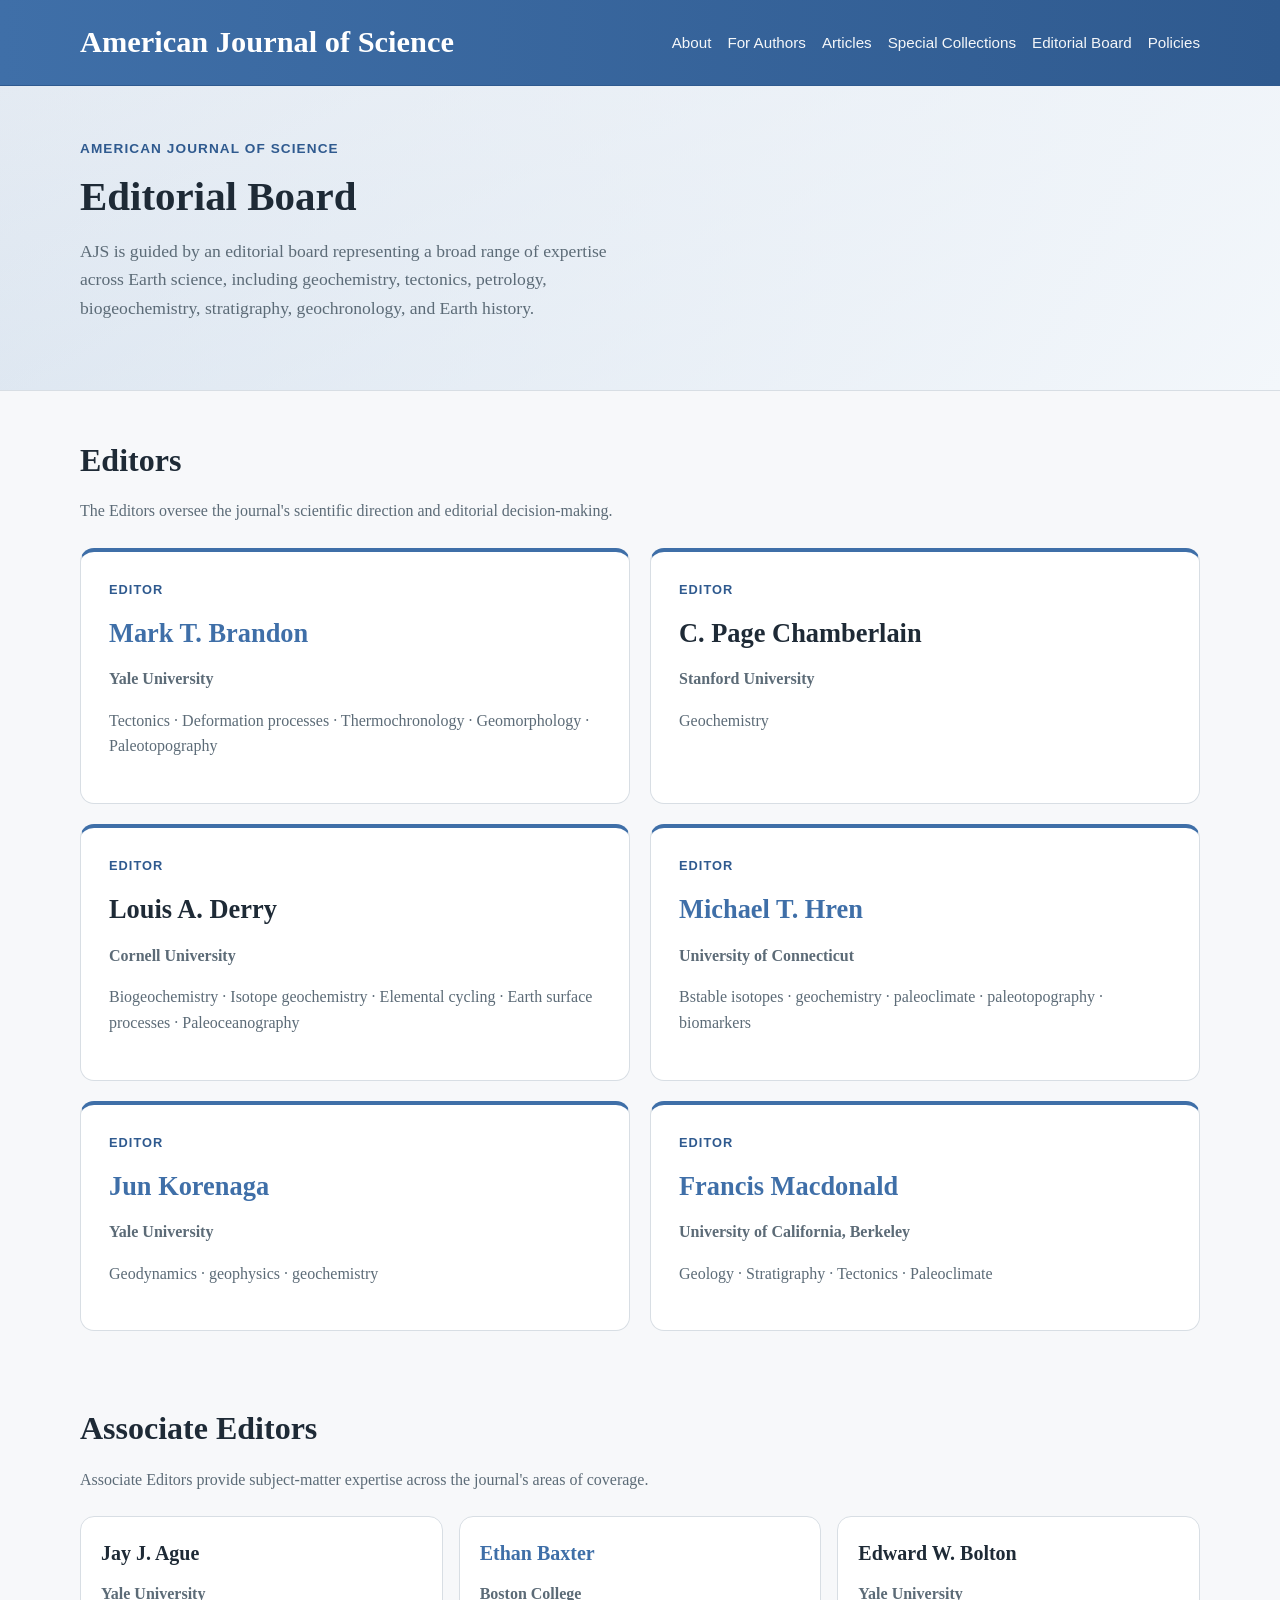
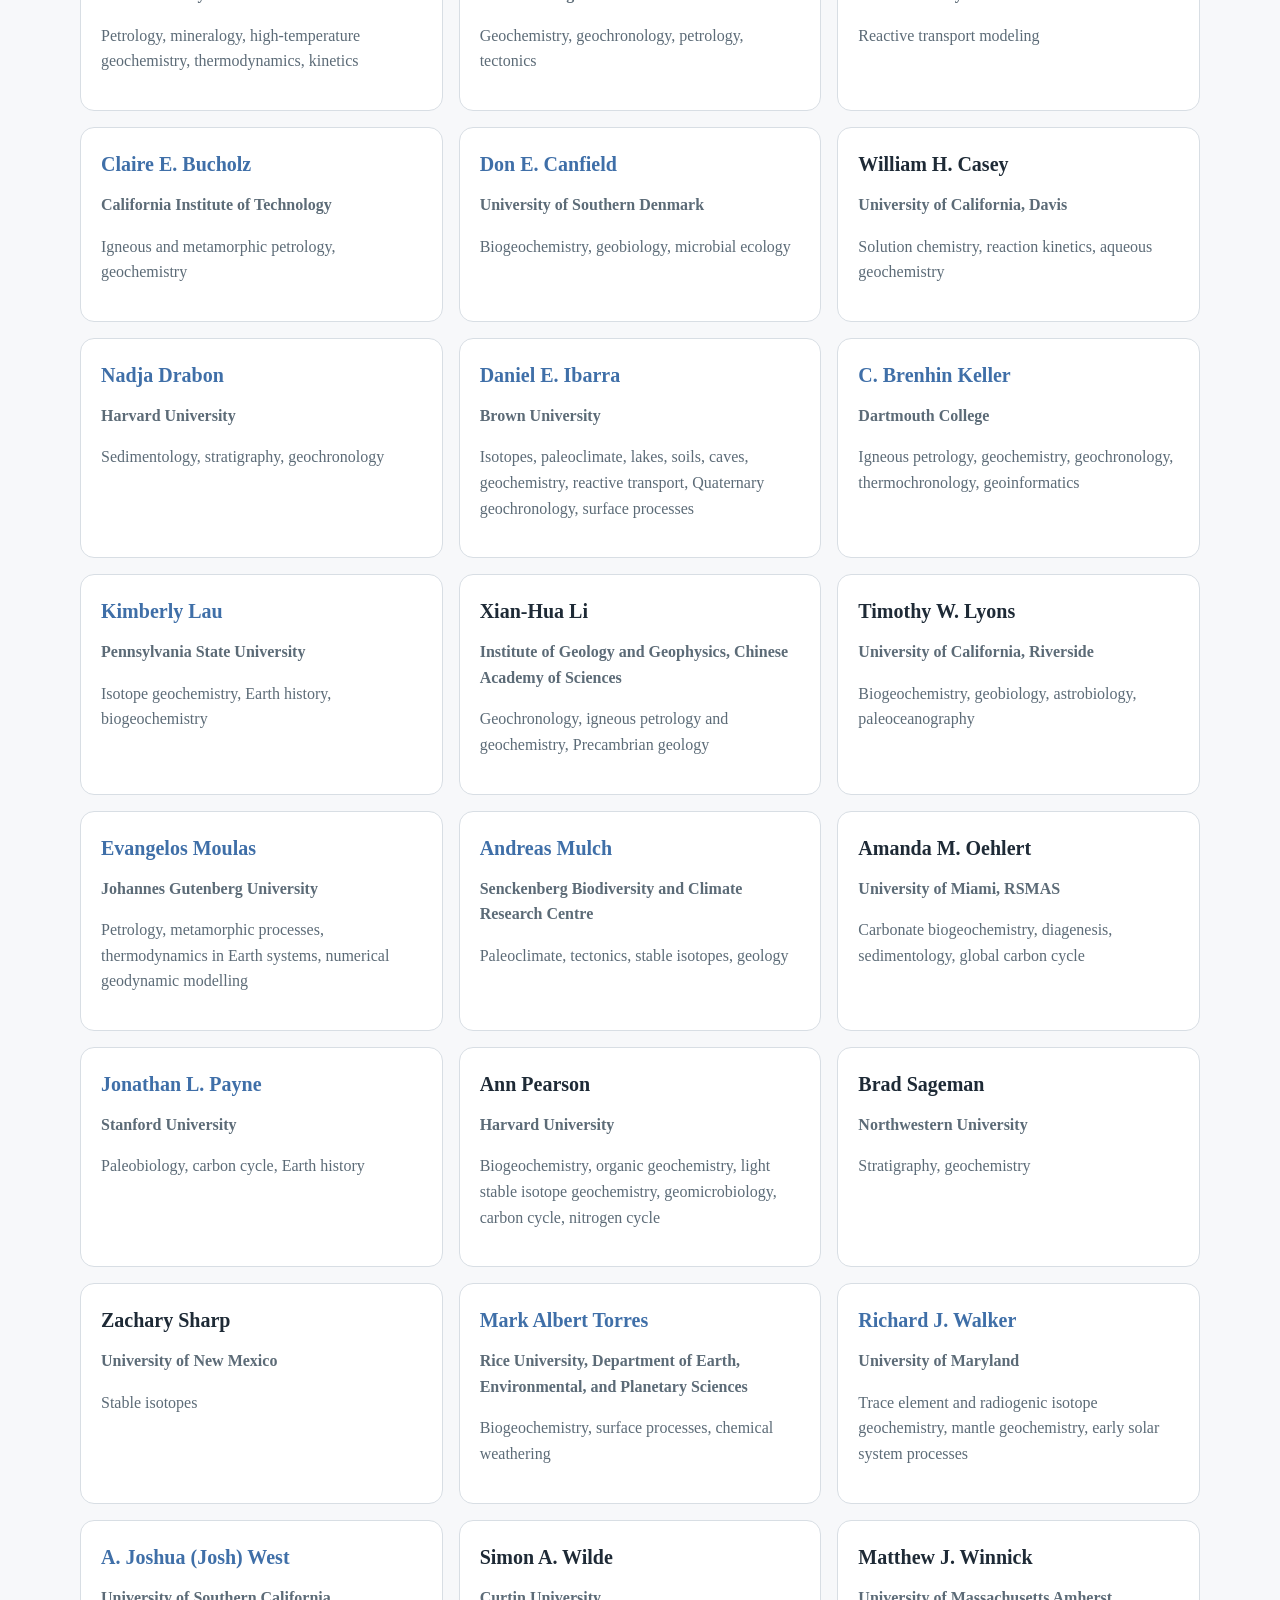
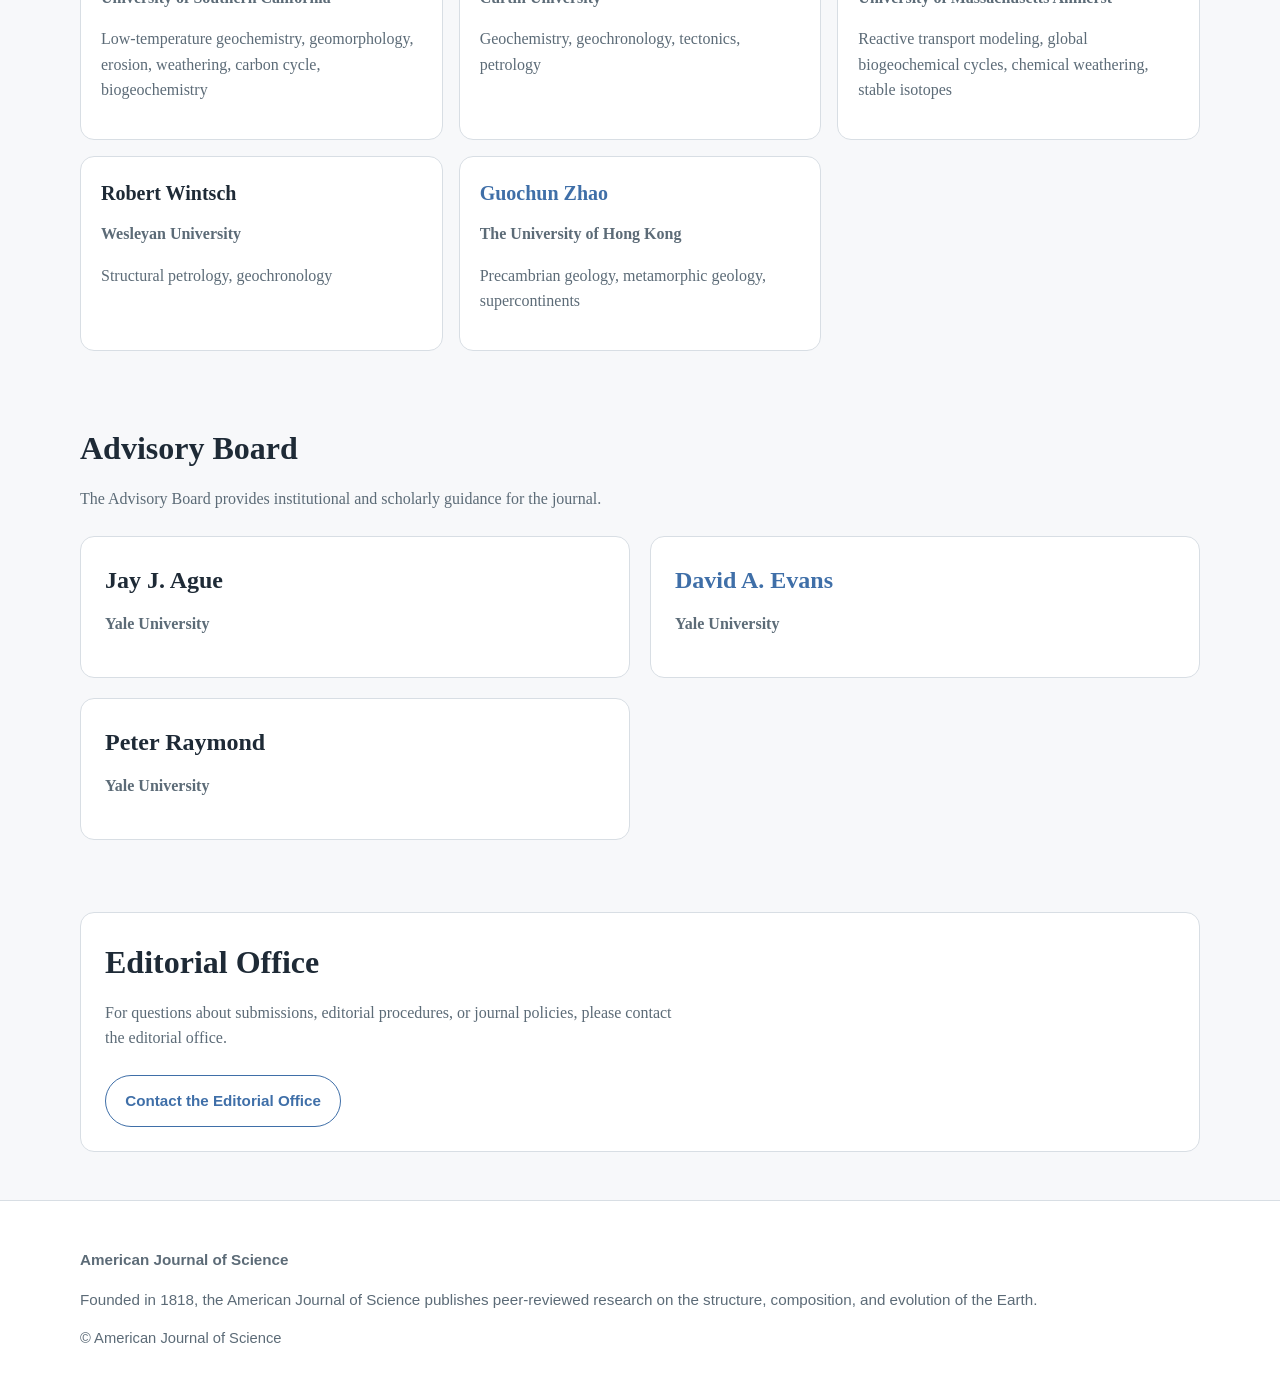
==== commit 5e8543ca: "update" ====
--- a/editorial-board/index.html
+++ b/editorial-board/index.html
@@ -126,8 +126,15 @@
 	    <div class="card-label">Editor</div>
 	    <h3><a href="https://paleoclimate.geosciences.uconn.edu/">Michael T. Hren</a></h3>
 	    <p><strong>University of Connecticut</strong></p>
-		<p class="expertise">Bstable isotopes, geochemistry, paleoclimate, paleotopography, biomarkers</p>
-          </article>
+		<p class="expertise">Bstable isotopes · geochemistry · paleoclimate · paleotopography · biomarkers</p>
+          </article>
+	  <article class="card">
+            <div class="card-label">Editor</div>
+            <h3><a href="https://campuspress.yale.edu/markbrandon/">Jun Korenaga</a></h3>
+            <p><strong>Yale University</strong></p>
+            <p class="expertise">Geodynamics · geophysics · geochemistry</p>
+          </article>
+ 
           <article class="card">
             <div class="card-label">Editor</div>
             <h3><a href="https://eps.berkeley.edu/people/francis-macdonald-0">Francis Macdonald</a></h3>
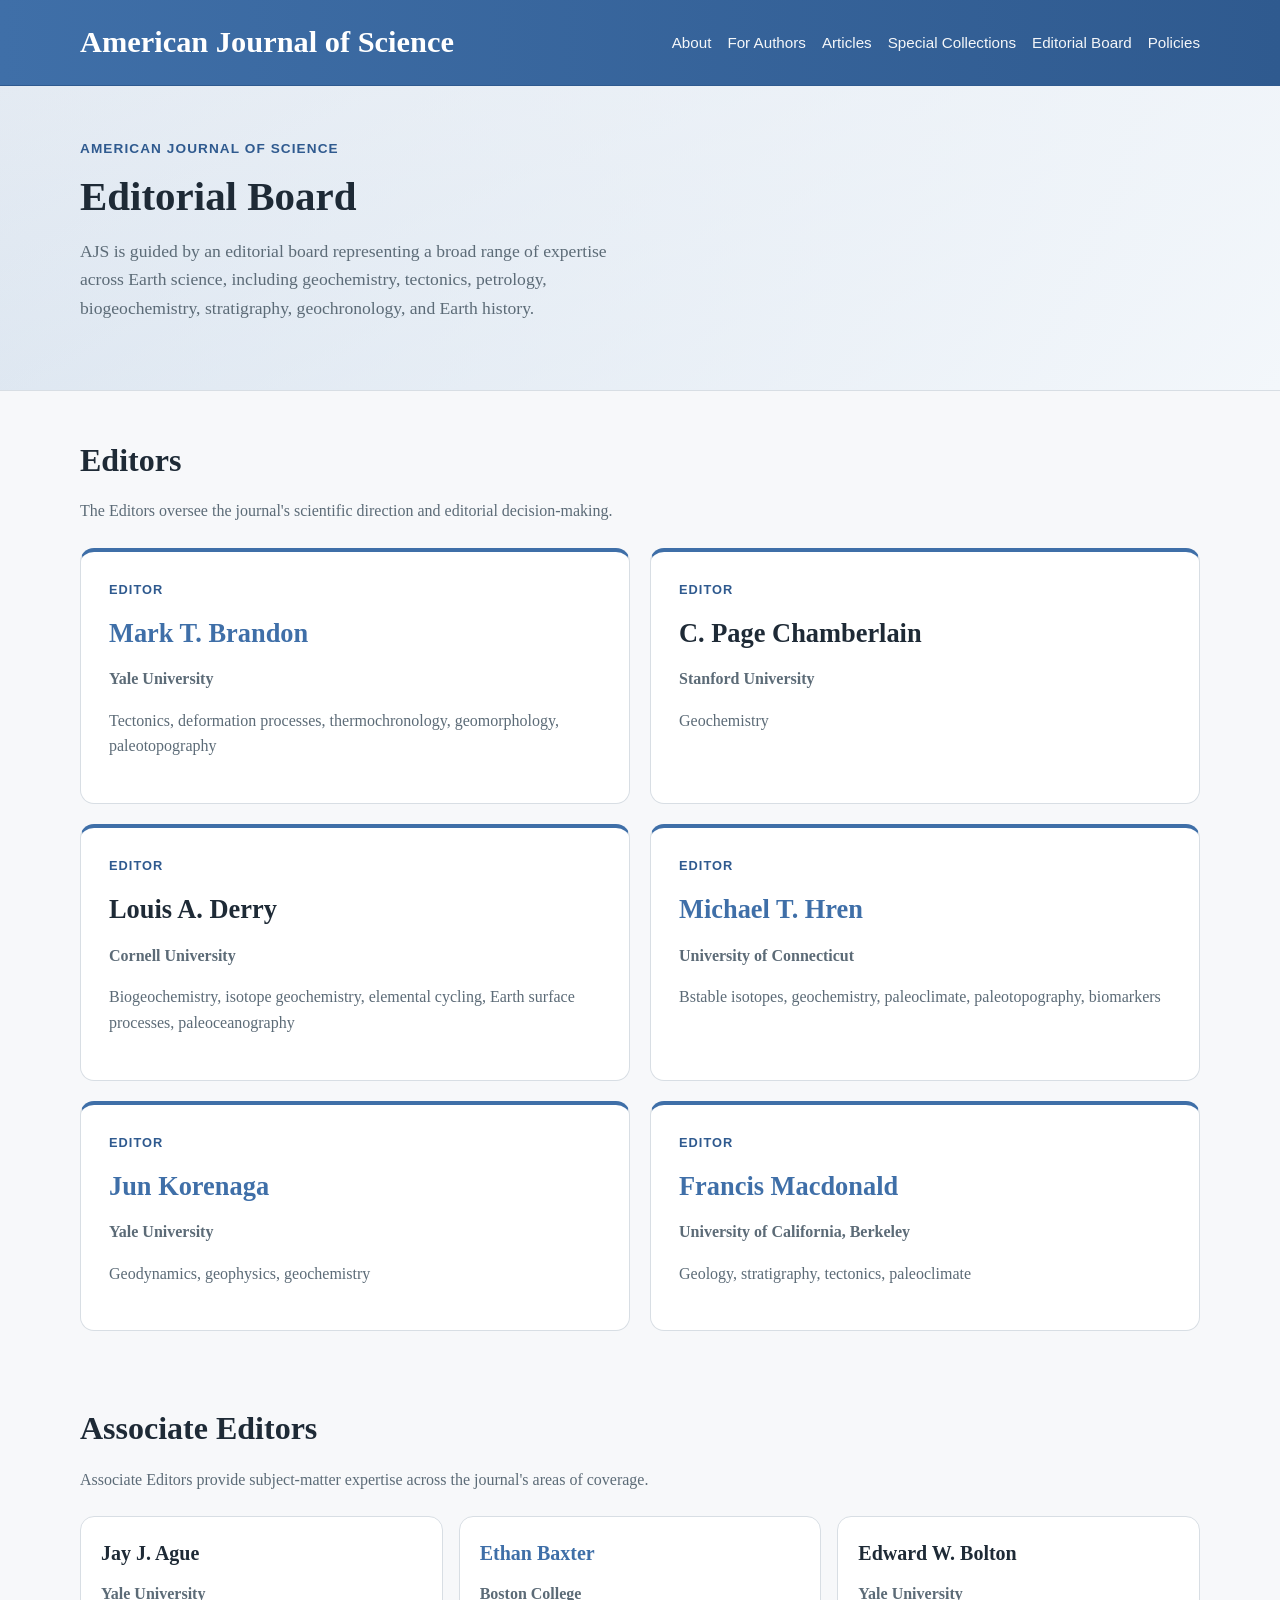
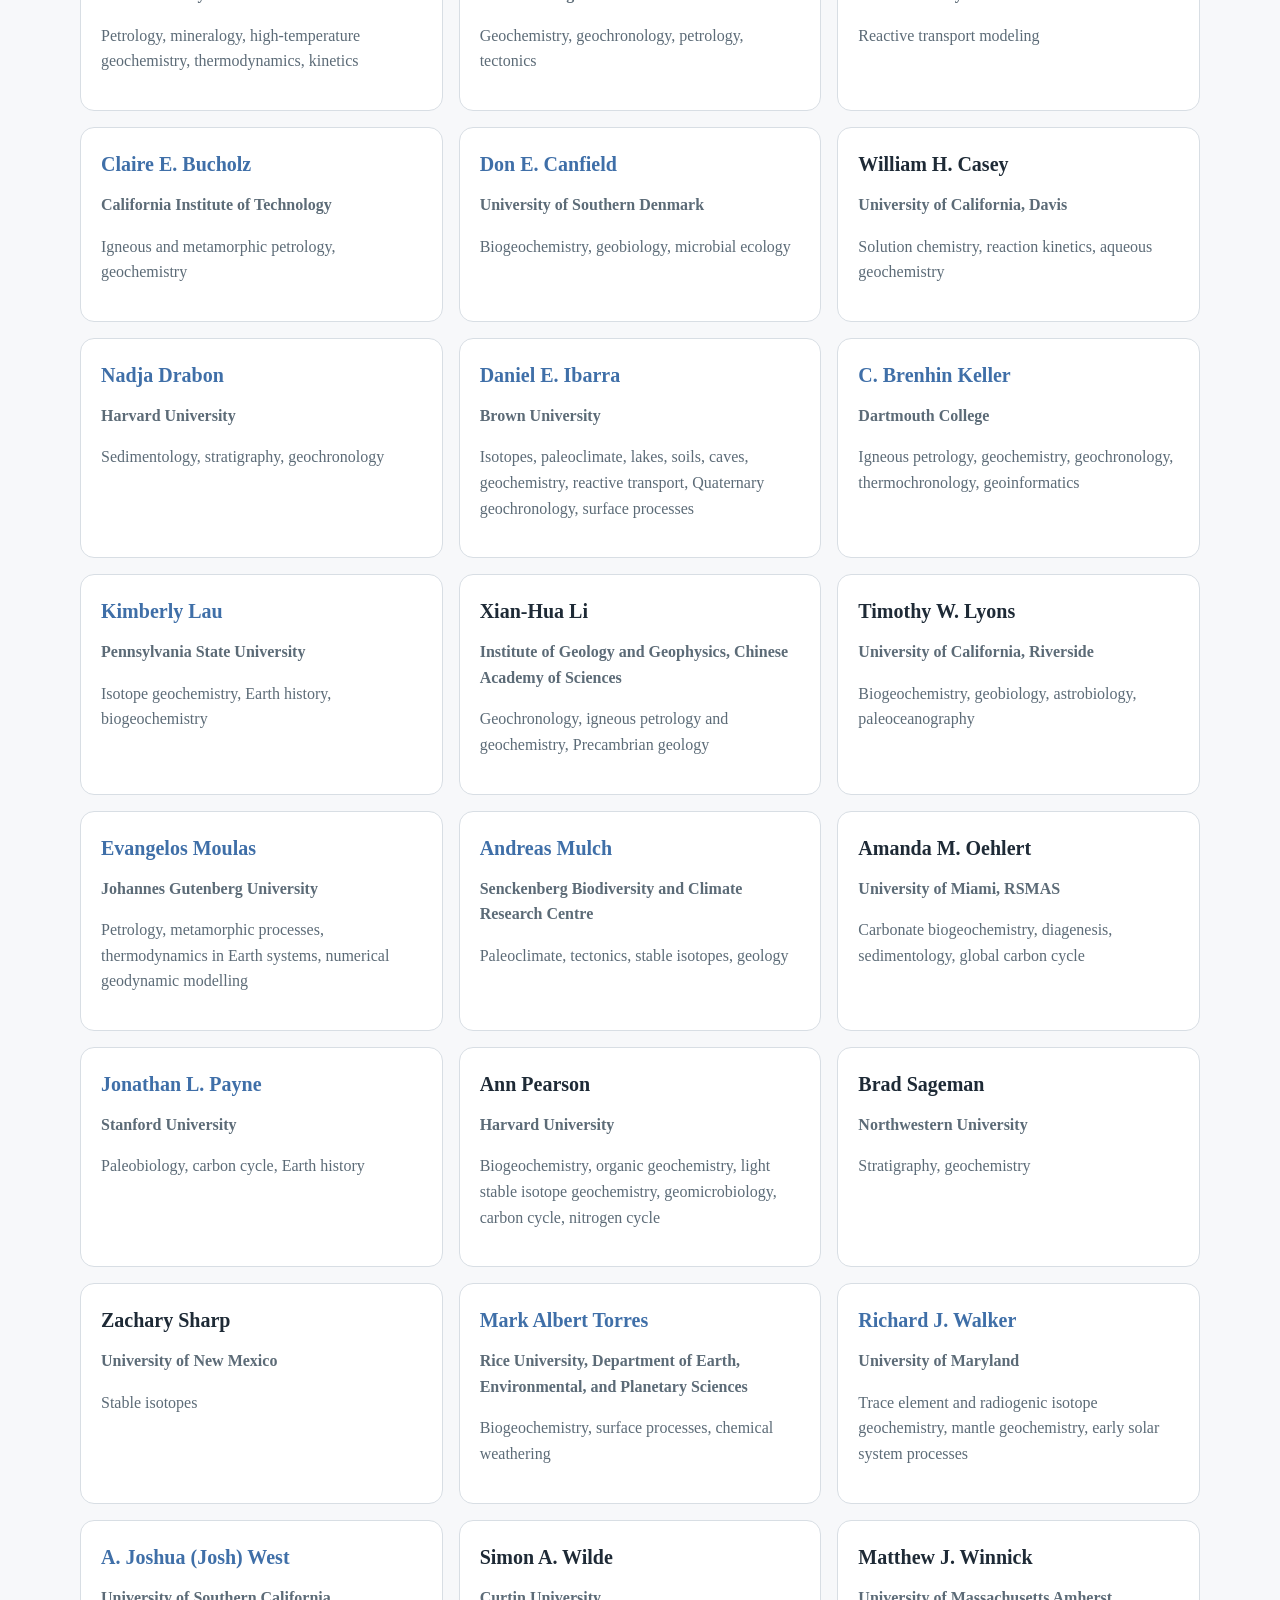
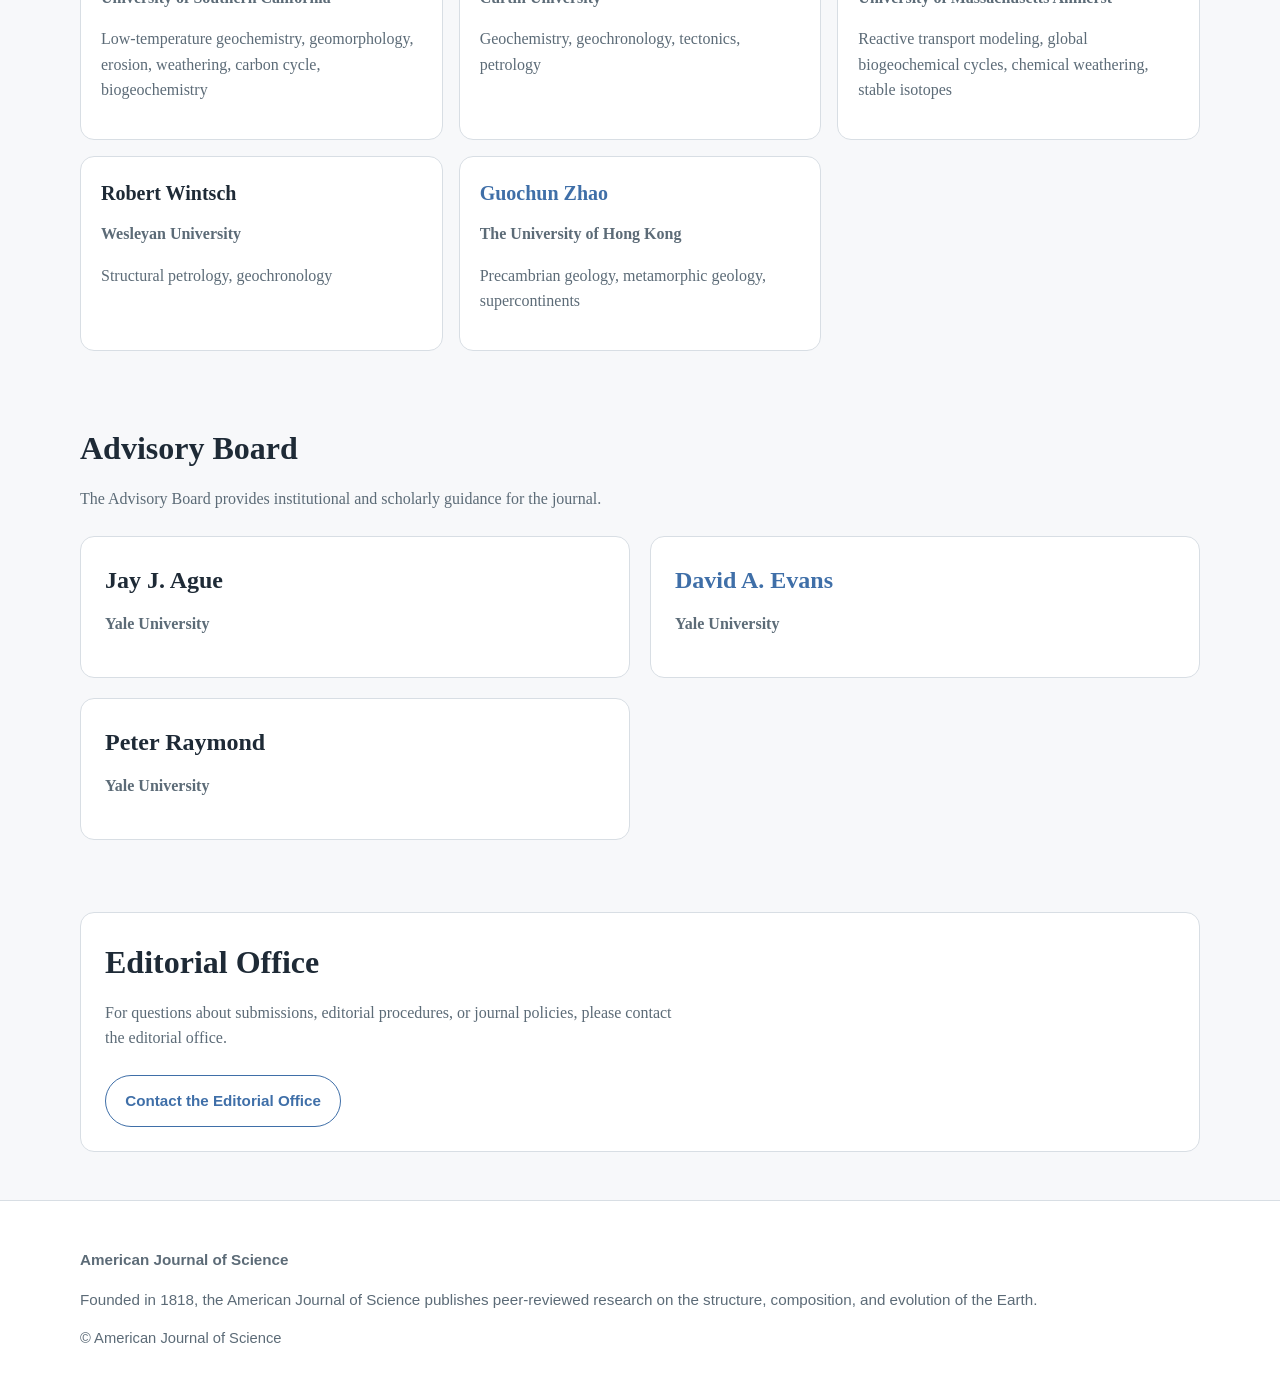
==== commit 3732c0b3: "update" ====
--- a/editorial-board/index.html
+++ b/editorial-board/index.html
@@ -105,7 +105,7 @@
             <div class="card-label">Editor</div>
             <h3><a href="https://campuspress.yale.edu/markbrandon/">Mark T. Brandon</a></h3>
             <p><strong>Yale University</strong></p>
-            <p class="expertise">Tectonics · Deformation processes · Thermochronology · Geomorphology · Paleotopography</p>
+            <p class="expertise">Tectonics, deformation processes, thermochronology, geomorphology, paleotopography</p>
           </article>
 
           <article class="card">
@@ -119,27 +119,27 @@
             <div class="card-label">Editor</div>
             <h3>Louis A. Derry</h3>
             <p><strong>Cornell University</strong></p>
-            <p class="expertise">Biogeochemistry · Isotope geochemistry · Elemental cycling · Earth surface processes · Paleoceanography</p>
+            <p class="expertise">Biogeochemistry, isotope geochemistry, elemental cycling, Earth surface processes, paleoceanography</p>
           </article>
 
 	  <article class="card">
 	    <div class="card-label">Editor</div>
 	    <h3><a href="https://paleoclimate.geosciences.uconn.edu/">Michael T. Hren</a></h3>
 	    <p><strong>University of Connecticut</strong></p>
-		<p class="expertise">Bstable isotopes · geochemistry · paleoclimate · paleotopography · biomarkers</p>
+		<p class="expertise">Bstable isotopes, geochemistry, paleoclimate, paleotopography, biomarkers</p>
           </article>
 	  <article class="card">
             <div class="card-label">Editor</div>
-            <h3><a href="https://campuspress.yale.edu/markbrandon/">Jun Korenaga</a></h3>
-            <p><strong>Yale University</strong></p>
-            <p class="expertise">Geodynamics · geophysics · geochemistry</p>
+            <h3><a href="https://earth.yale.edu/profile/jun-korenaga/">Jun Korenaga</a></h3>
+            <p><strong>Yale University</strong></p>
+            <p class="expertise">Geodynamics, geophysics, geochemistry</p>
           </article>
  
           <article class="card">
             <div class="card-label">Editor</div>
             <h3><a href="https://eps.berkeley.edu/people/francis-macdonald-0">Francis Macdonald</a></h3>
             <p><strong>University of California, Berkeley</strong></p>
-            <p class="expertise">Geology · Stratigraphy · Tectonics · Paleoclimate</p>
+            <p class="expertise">Geology, stratigraphy, tectonics, paleoclimate</p>
           </article>
 <!--
           <article class="card">
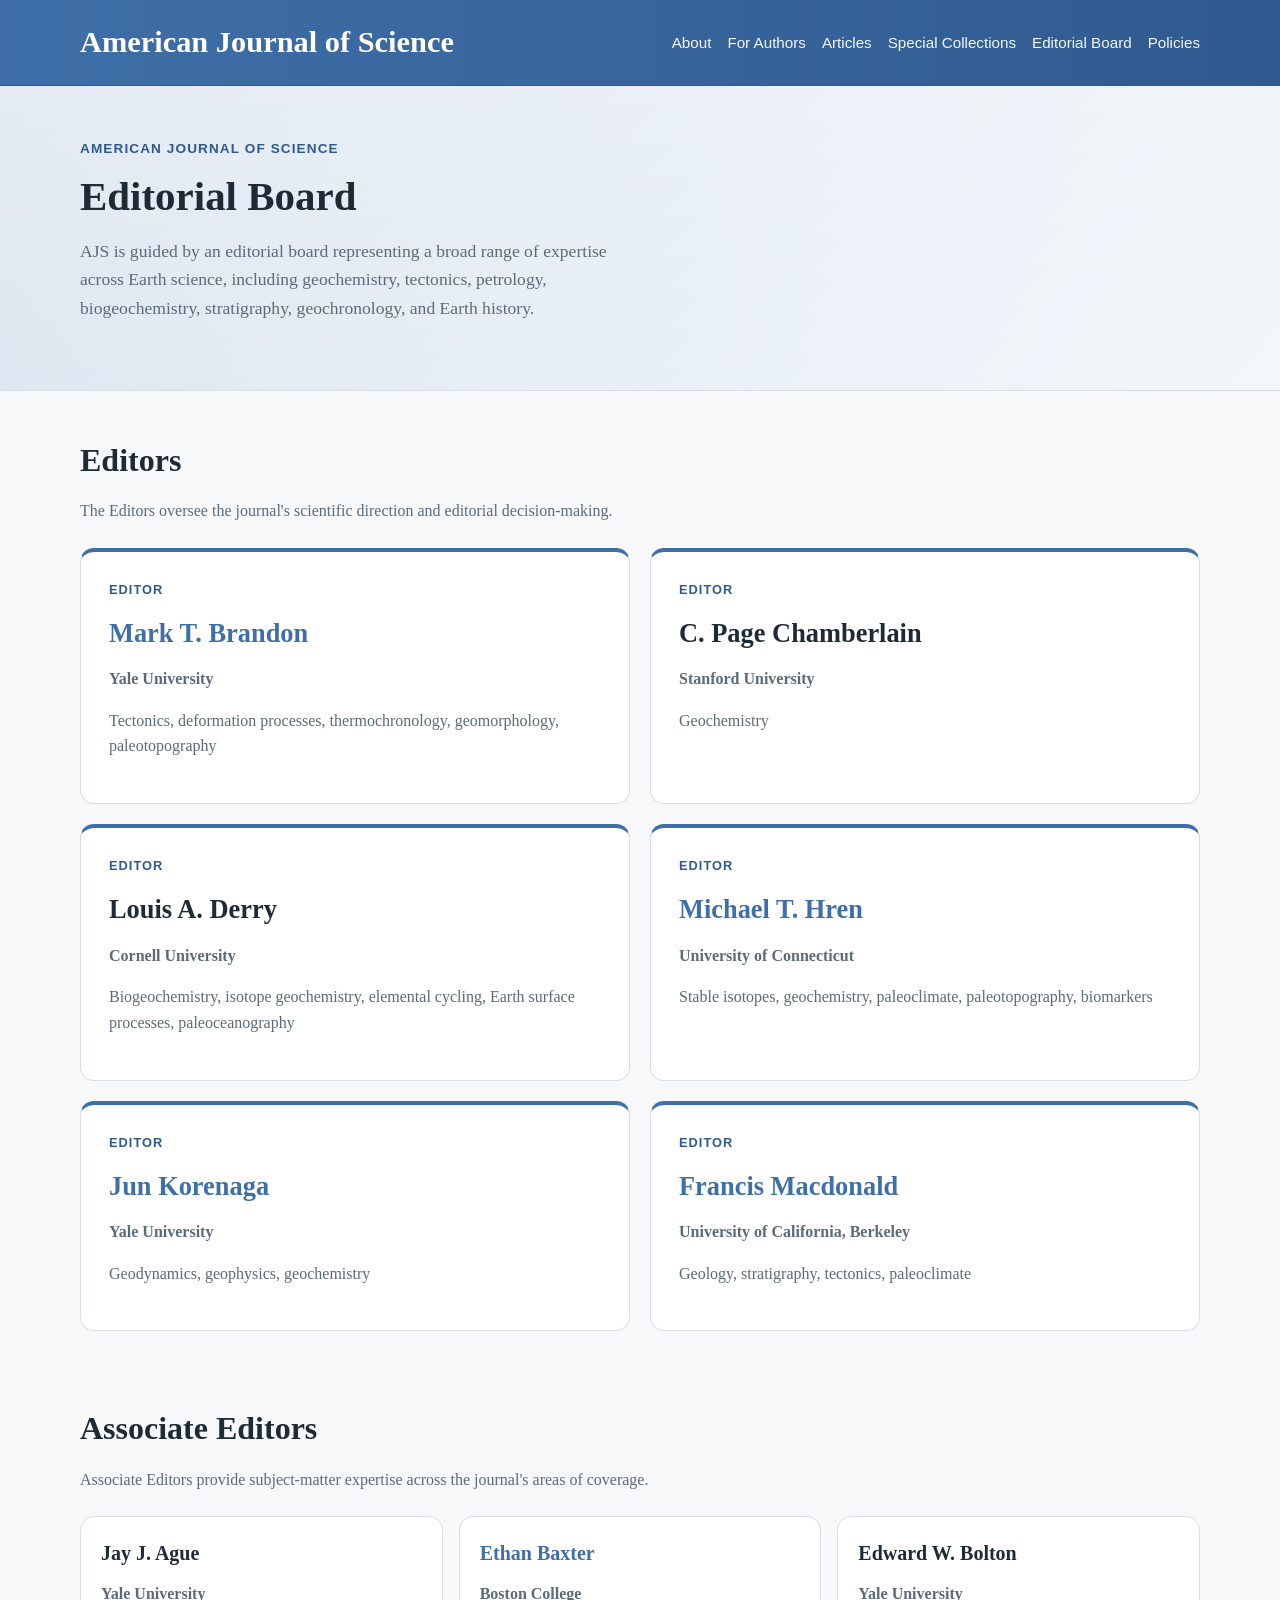
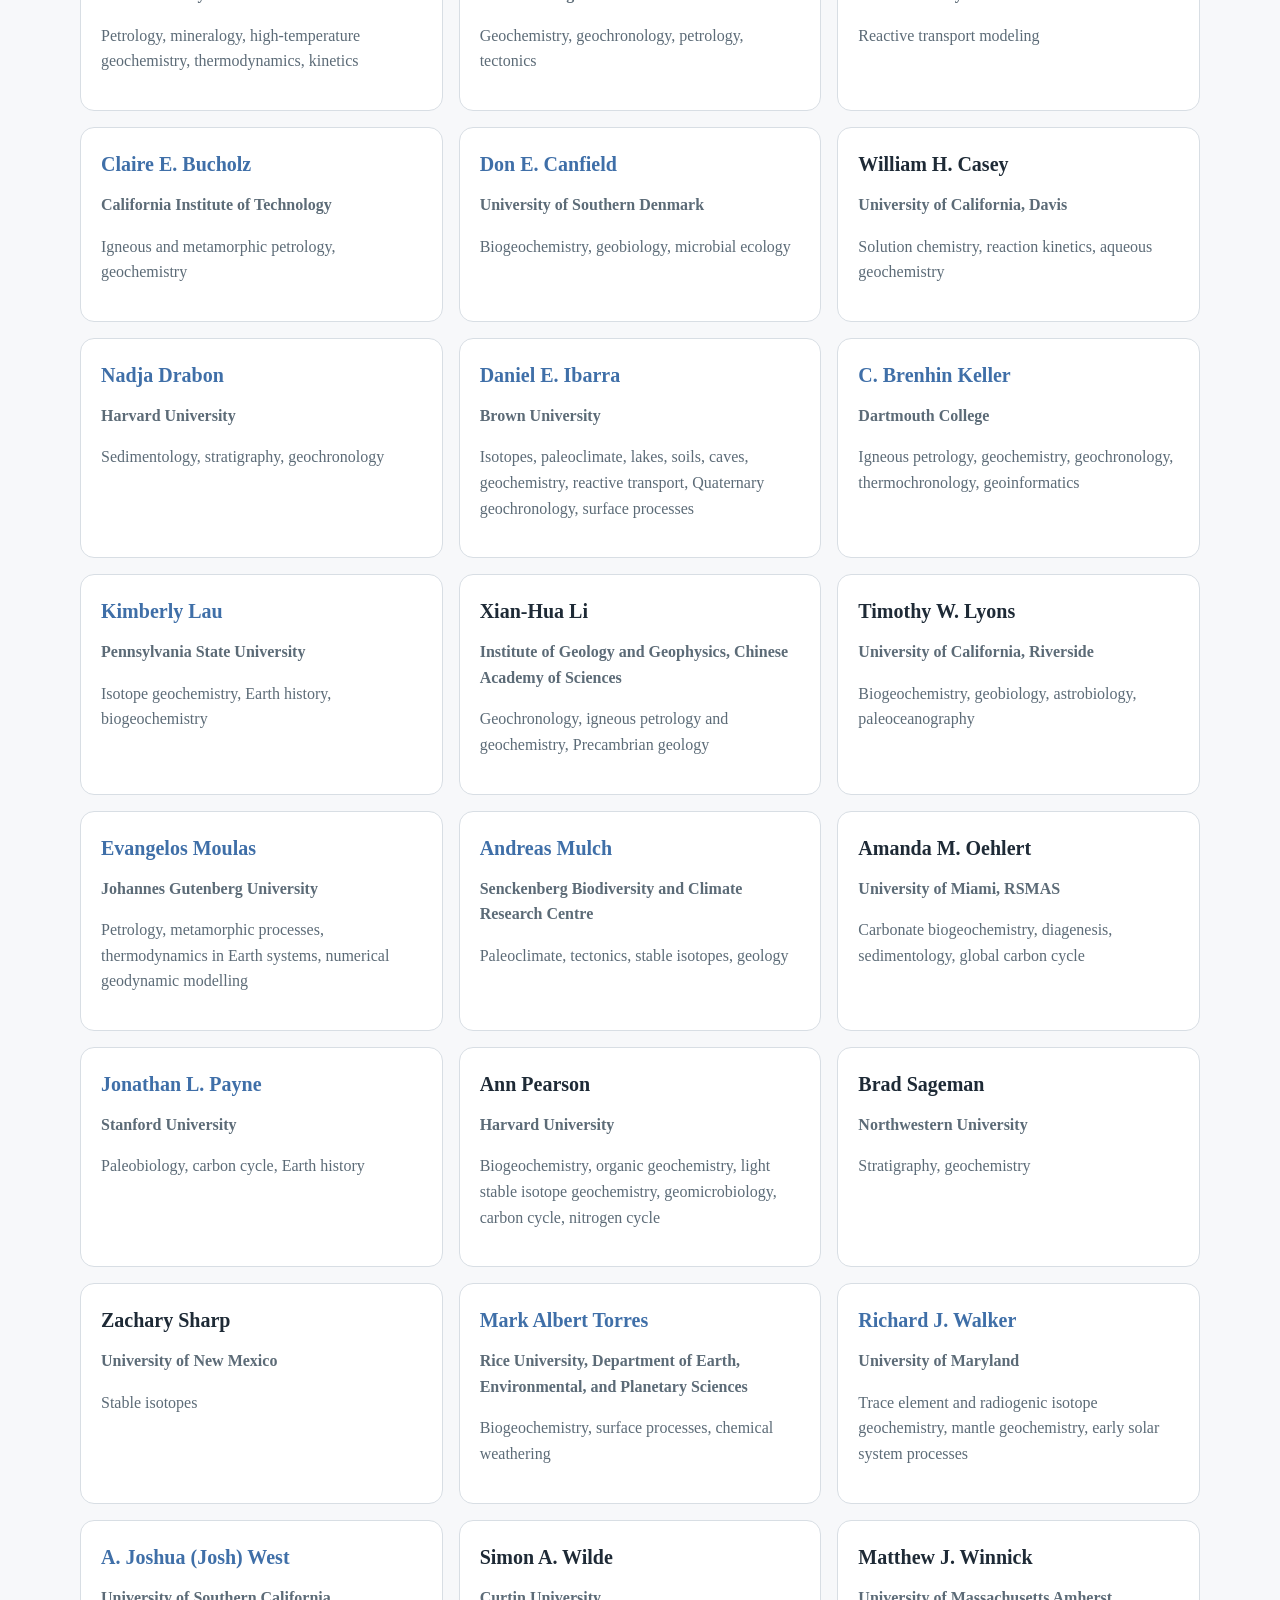
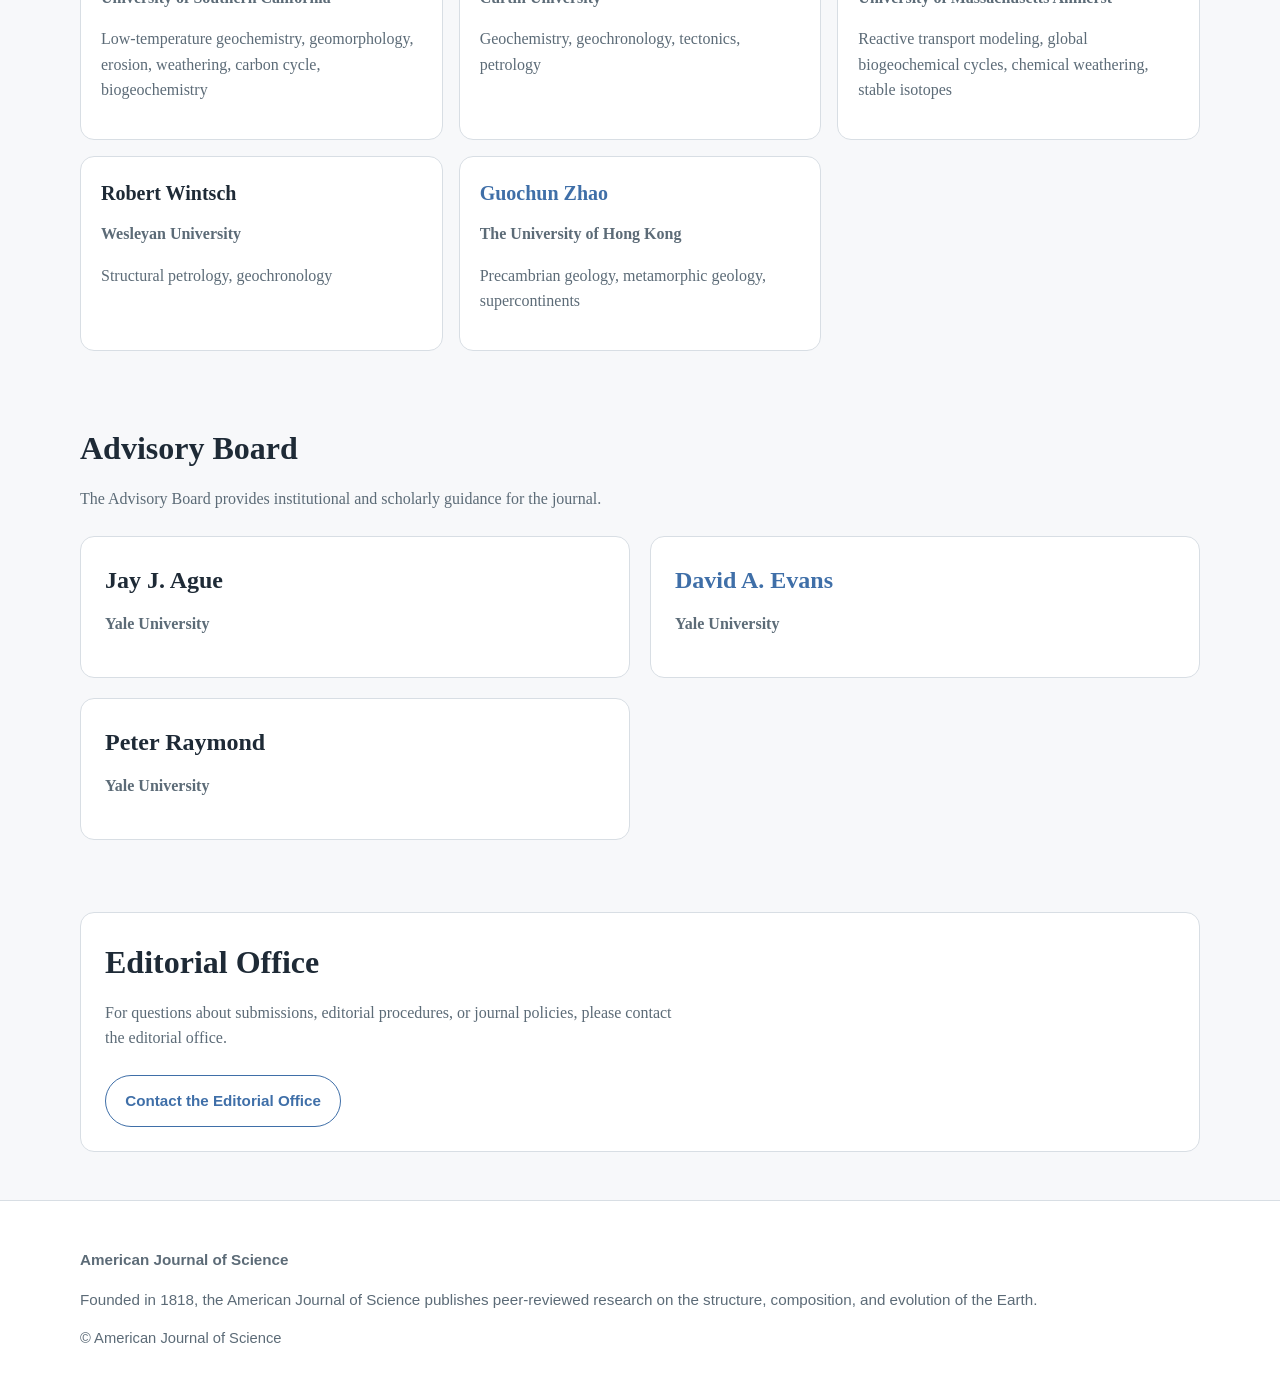
==== commit 8a2a1661: "Update index.html" ====
--- a/editorial-board/index.html
+++ b/editorial-board/index.html
@@ -126,7 +126,7 @@
 	    <div class="card-label">Editor</div>
 	    <h3><a href="https://paleoclimate.geosciences.uconn.edu/">Michael T. Hren</a></h3>
 	    <p><strong>University of Connecticut</strong></p>
-		<p class="expertise">Bstable isotopes, geochemistry, paleoclimate, paleotopography, biomarkers</p>
+		<p class="expertise">Stable isotopes, geochemistry, paleoclimate, paleotopography, biomarkers</p>
           </article>
 	  <article class="card">
             <div class="card-label">Editor</div>
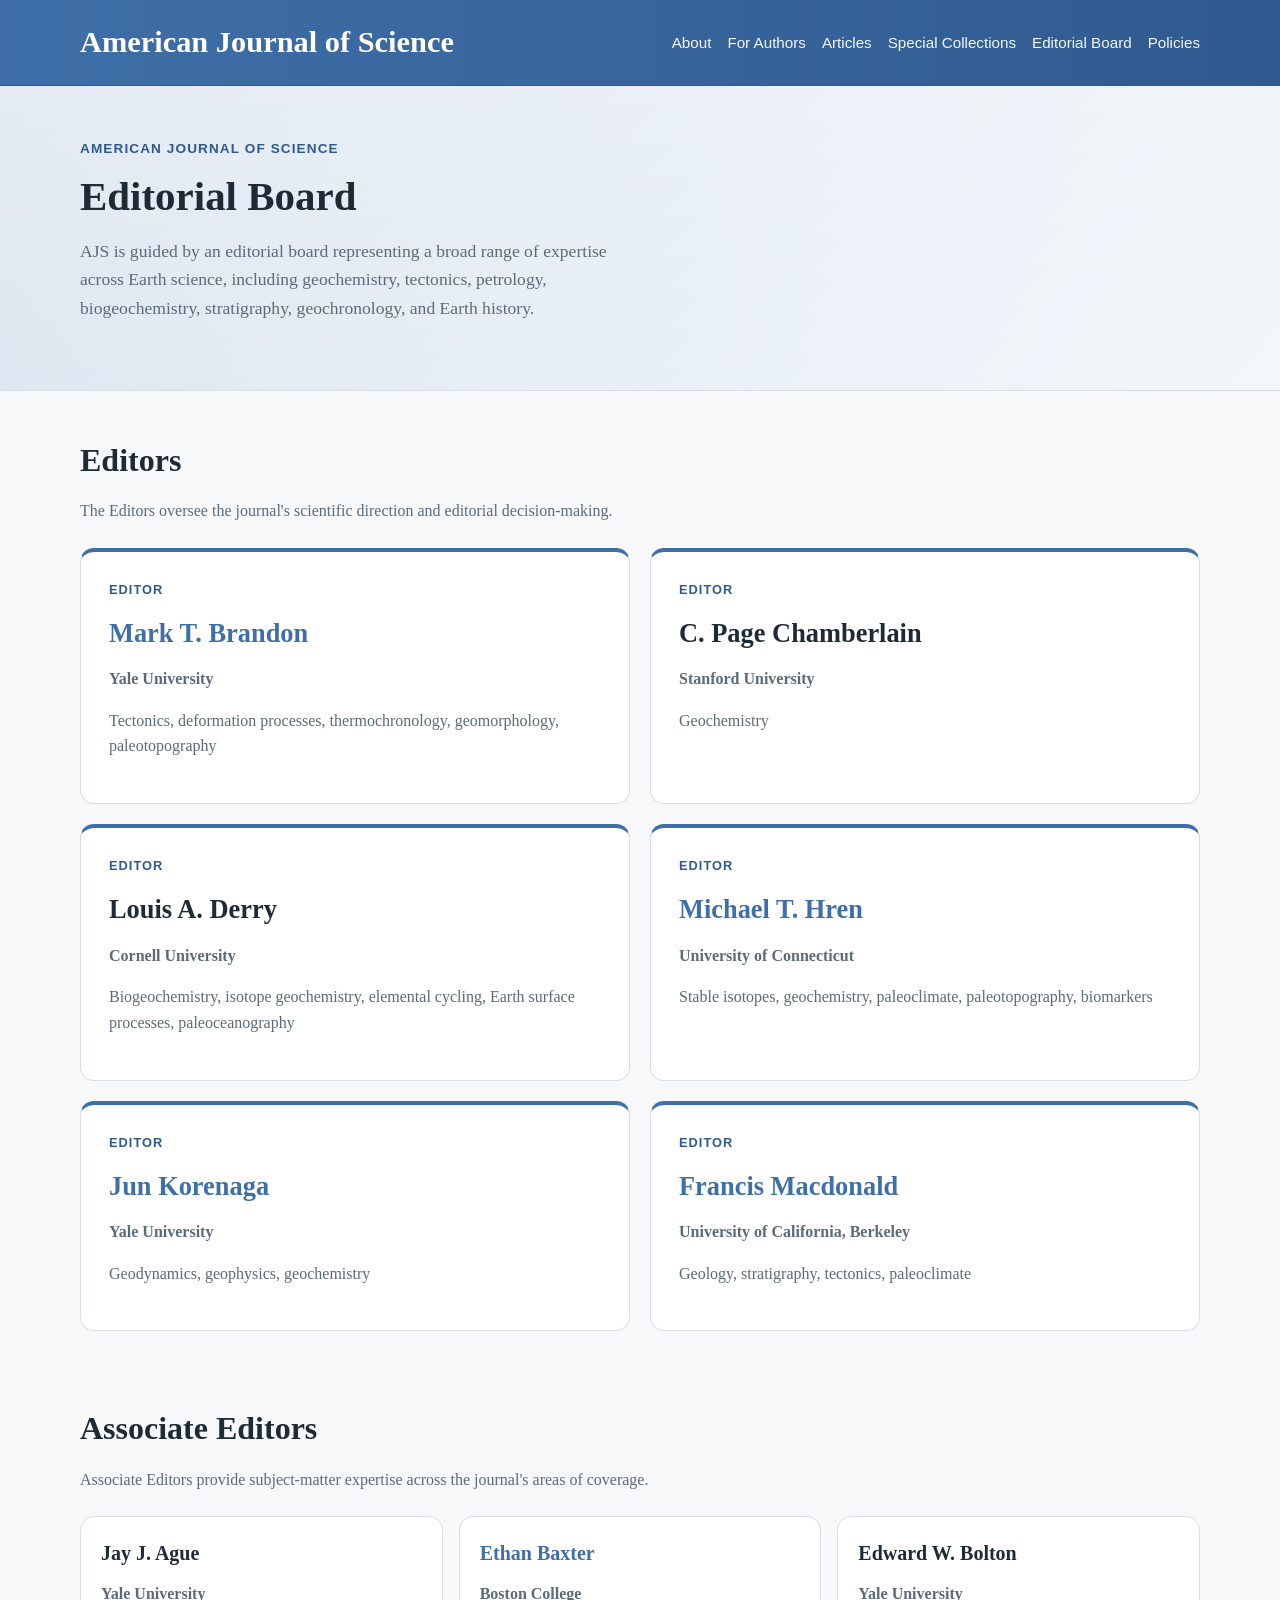
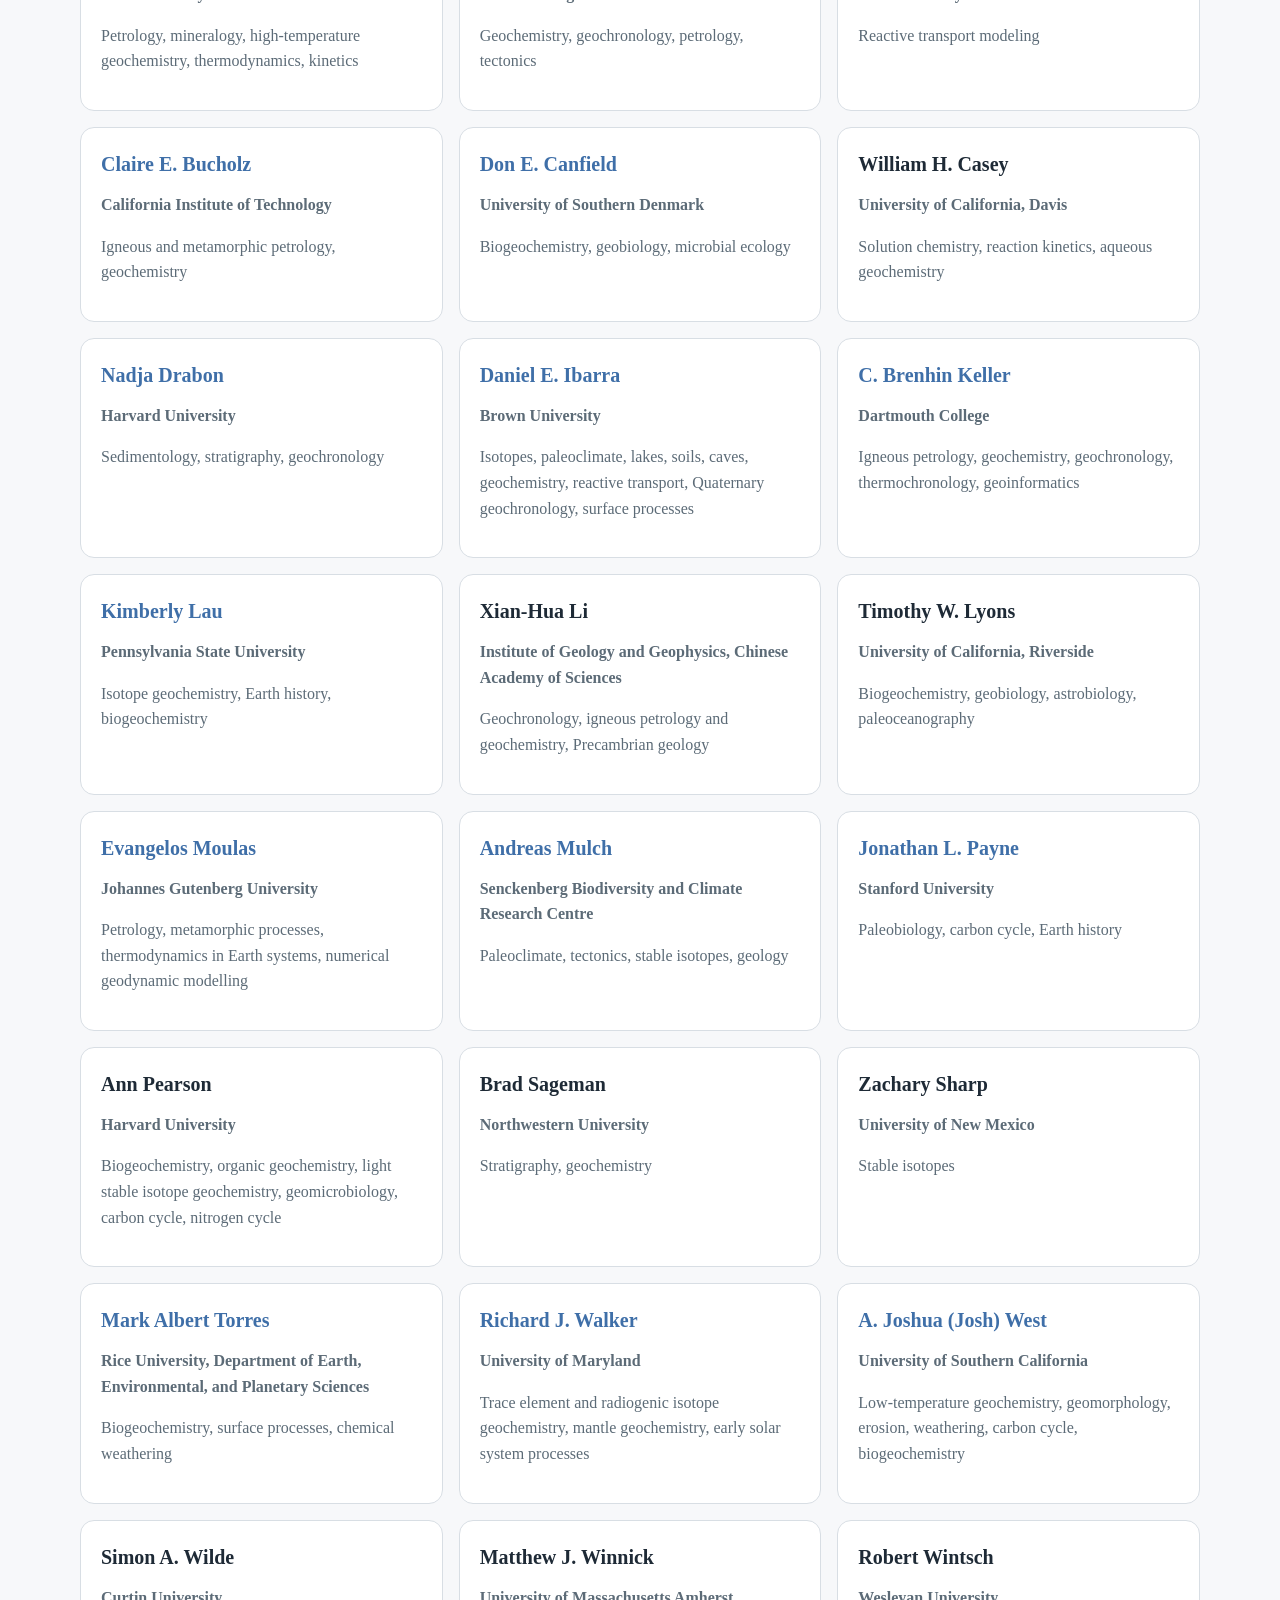
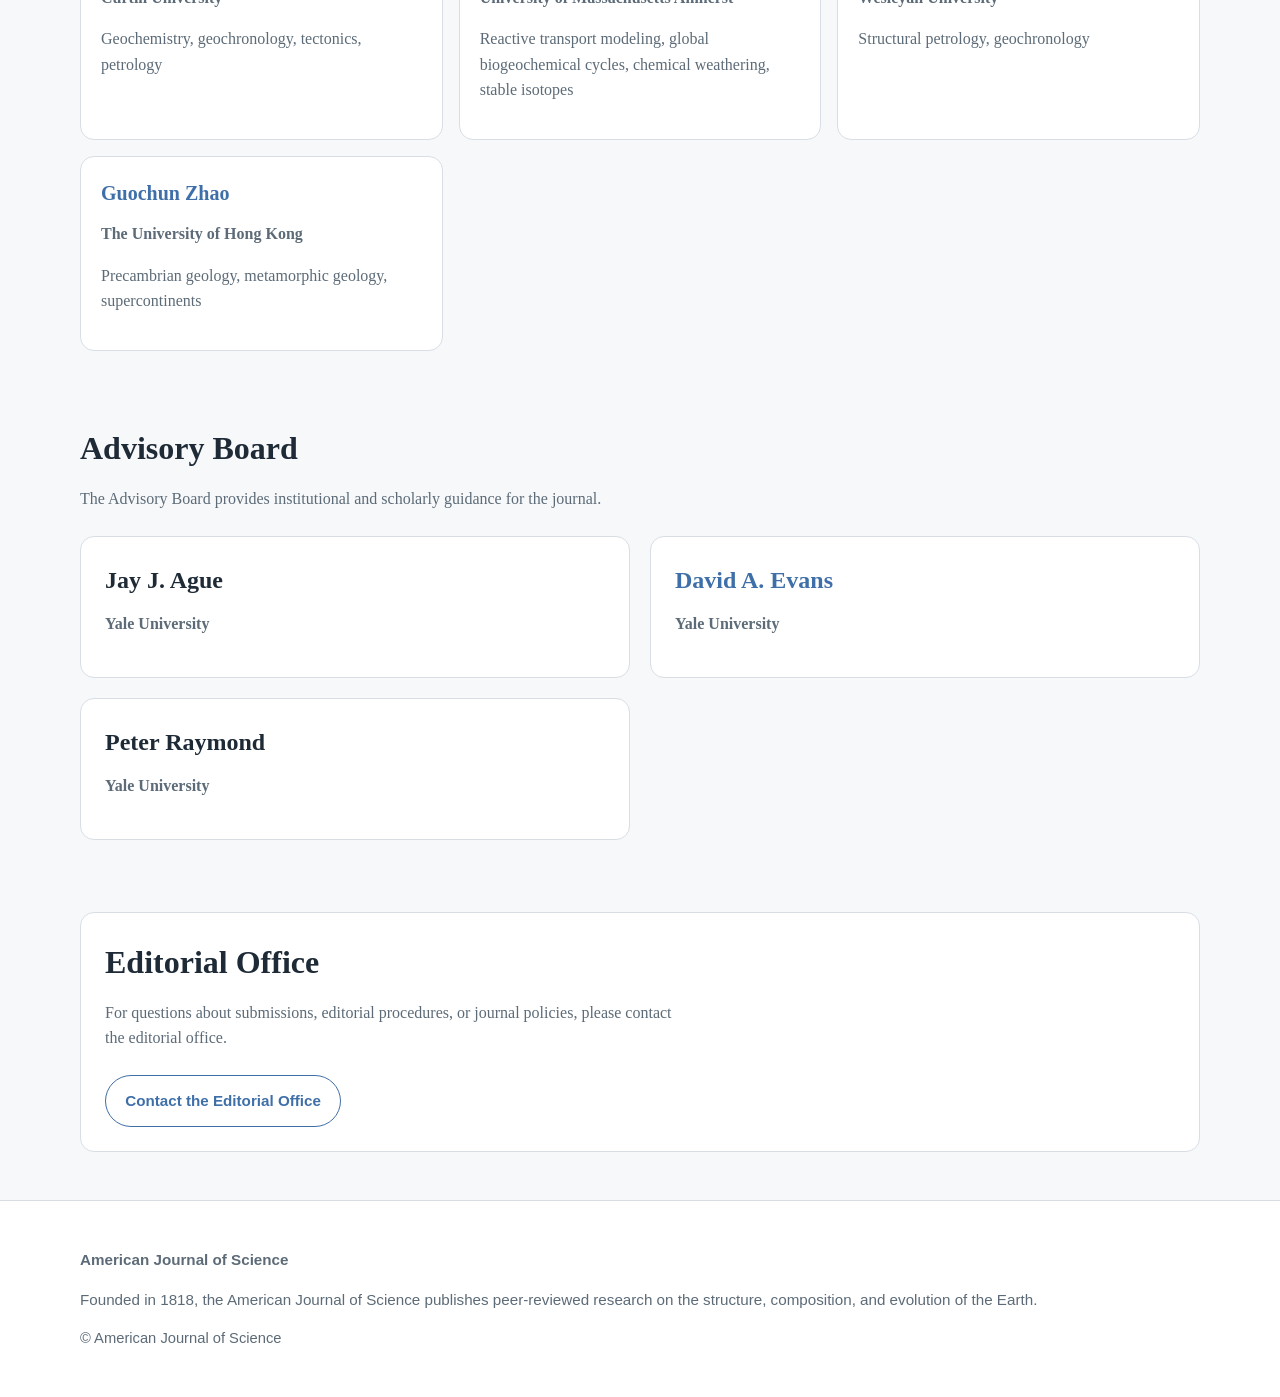
==== commit 2f4f55ac: "revised AE removed Amanda Oehlert <aoehlert@miami.edu> from AE" ====
--- a/editorial-board/index.html
+++ b/editorial-board/index.html
@@ -246,11 +246,6 @@
             <p>Paleoclimate, tectonics, stable isotopes, geology</p>
           </article>
 
-          <article class="card">
-            <h3>Amanda M. Oehlert</h3>
-            <p><strong>University of Miami, RSMAS</strong></p>
-            <p>Carbonate biogeochemistry, diagenesis, sedimentology, global carbon cycle</p>
-          </article>
 
           <article class="card">
             <h3><a href="https://paleobiology.stanford.edu">Jonathan L. Payne</a></h3>
